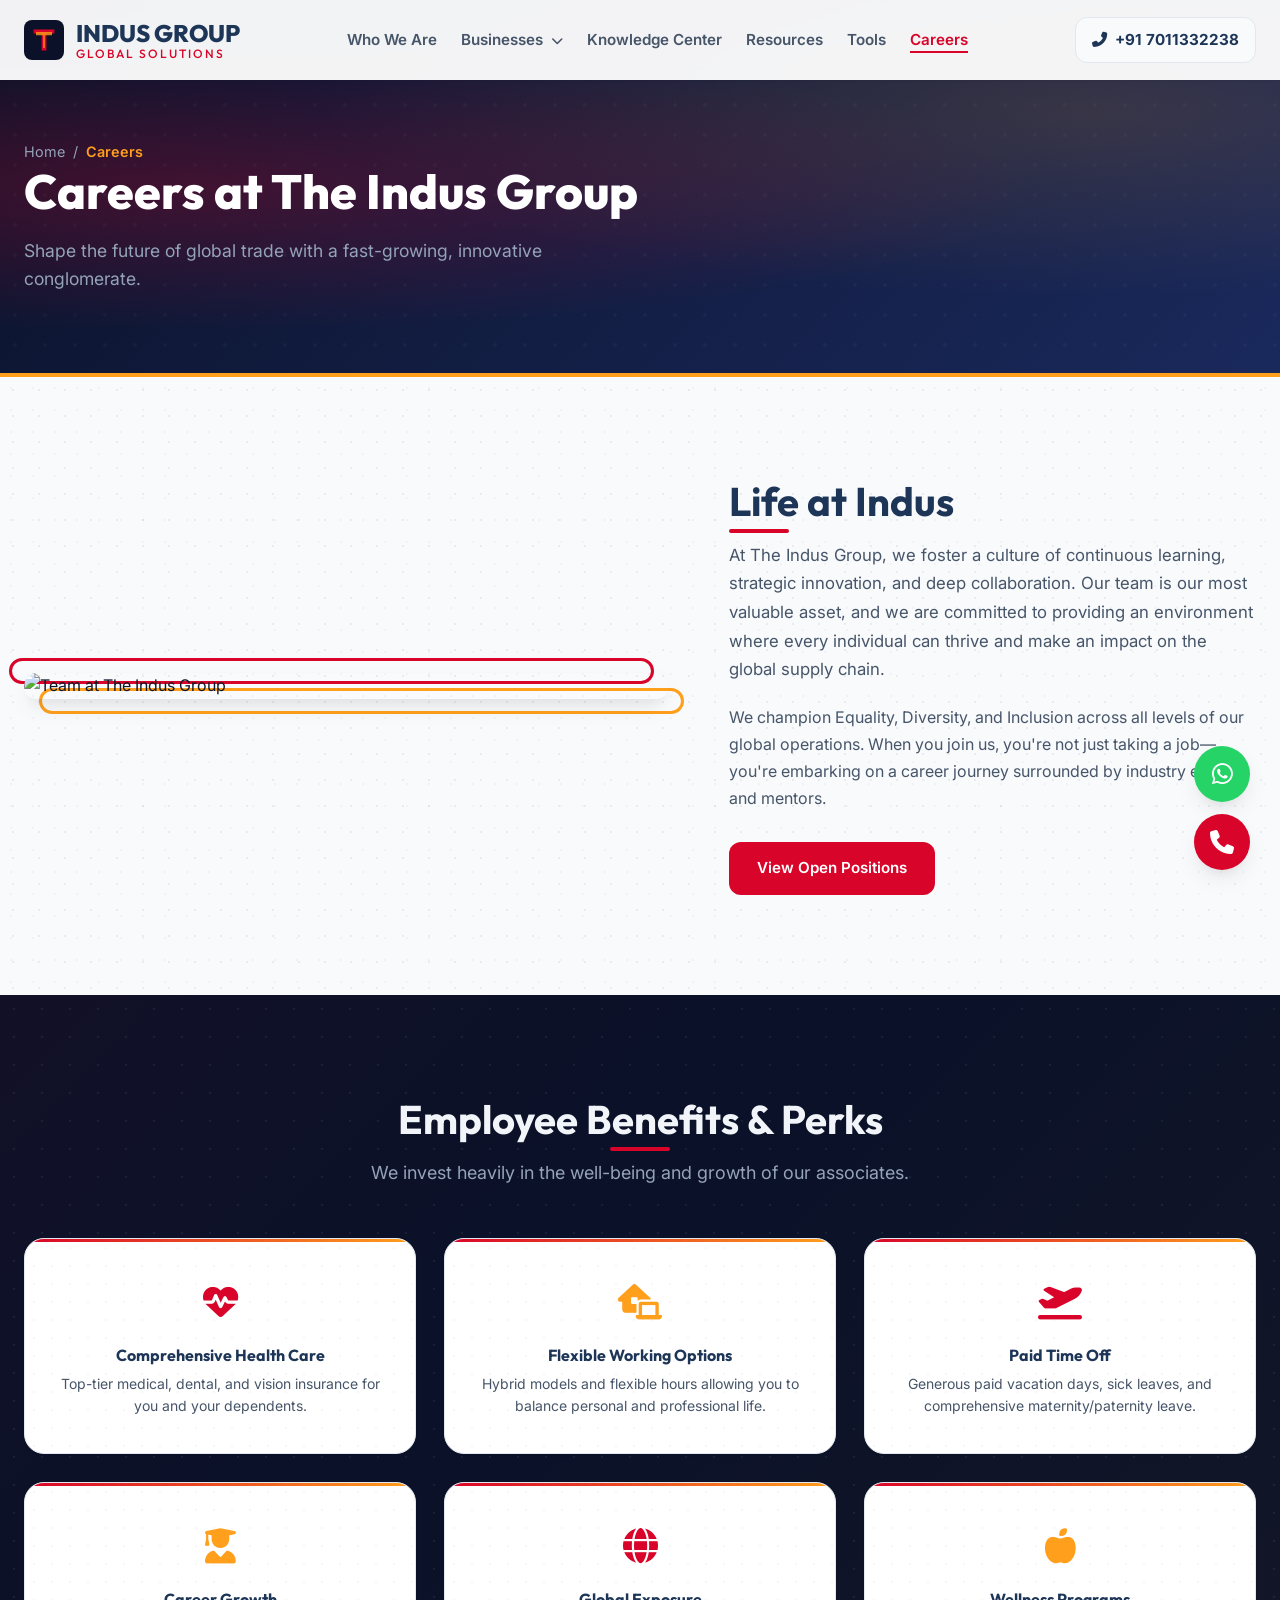
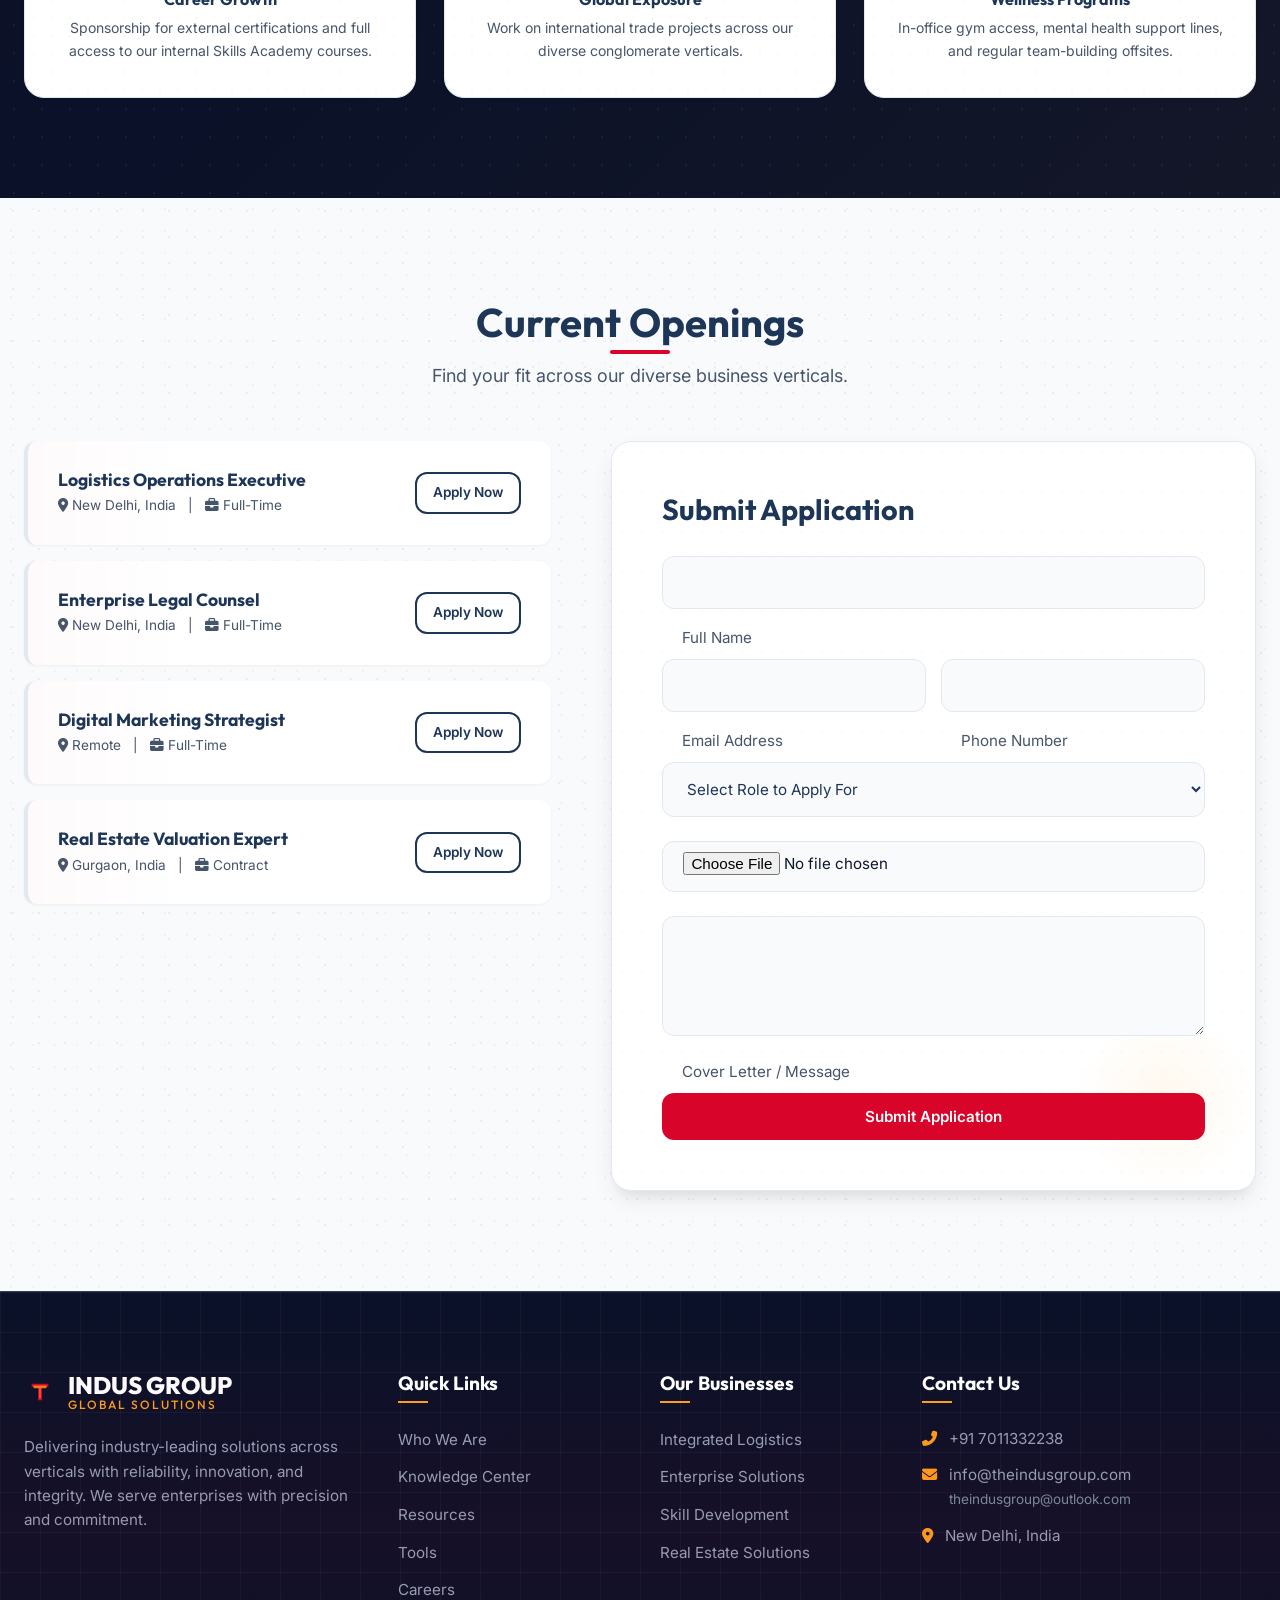
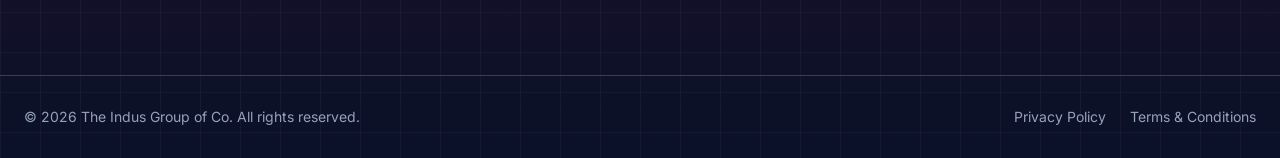
==== career.html @ 5eb268eb "feat: initialize website project with base structure, CSS design system, and core pages" ====
<!DOCTYPE html>
<html lang="en">
<head>
  <meta charset="UTF-8">
  <meta name="viewport" content="width=device-width, initial-scale=1.0">
  <title>Careers - The Indus Group</title>
  <meta name="description" content="Join The Indus Group. Explore our open positions, discover our corporate culture, and apply to be part of our global supply chain and enterprise team.">
  
  <!-- CSS Stylesheets -->
  <link rel="stylesheet" href="css/styles.css">
  
  <!-- FontAwesome for Icons -->
  <link rel="stylesheet" href="https://cdnjs.cloudflare.com/ajax/libs/font-awesome/6.4.0/css/all.min.css">
</head>
<body>

  <!-- Floating Call & WhatsApp Buttons -->
  <div class="floating-actions">
    <a href="https://wa.me/917011332238" target="_blank" class="float-btn float-whatsapp" aria-label="Chat on WhatsApp">
      <i class="fab fa-whatsapp"></i>
    </a>
    <a href="tel:+917011332238" class="float-btn float-call" aria-label="Call Us Now">
      <i class="fas fa-phone"></i>
    </a>
  </div>

  <!-- Header -->
  <header>
    <div class="container header-container">
      <a href="index.html" class="logo">
        <svg width="40" height="40" viewBox="0 0 500 500" fill="none" xmlns="http://www.w3.org/2000/svg">
          <rect width="500" height="500" rx="100" fill="#0A1128"/>
          <path d="M120 120H380V170H280V380H220V170H120V120Z" fill="#D90429"/>
          <path d="M150 150H350V190H260V350H240V190H150V150Z" fill="#FF9F1C" opacity="0.8"/>
        </svg>
        <div class="logo-text">
          INDUS GROUP
          <span>GLOBAL SOLUTIONS</span>
        </div>
      </a>

      <nav>
        <ul class="nav-menu">
          <li class="nav-item"><a href="about.html" class="nav-link">Who We Are</a></li>
          <li class="nav-item dropdown">
            <a href="#" class="nav-link dropdown-toggle">Businesses <i class="fas fa-chevron-down" style="font-size:0.75rem; margin-left:4px;"></i></a>
            <ul class="dropdown-menu">
              <li class="dropdown-item"><a href="logistics.html">Integrated Logistics Solutions</a></li>
              <li class="dropdown-item"><a href="enterprises.html">Enterprise Solutions</a></li>
              <li class="dropdown-item"><a href="skills.html">Skill Development Solutions</a></li>
              <li class="dropdown-item"><a href="realestate.html">Real Estate Solutions</a></li>
            </ul>
          </li>
          <li class="nav-item"><a href="kc.html" class="nav-link">Knowledge Center</a></li>
          <li class="nav-item"><a href="resourses.html" class="nav-link">Resources</a></li>
          <li class="nav-item"><a href="tools.html" class="nav-link">Tools</a></li>
          <li class="nav-item"><a href="career.html" class="nav-link active">Careers</a></li>
        </ul>
      </nav>

      <div class="header-cta">
        <a href="tel:+917011332238" class="btn-phone">
          <i class="fas fa-phone-alt"></i> +91 7011332238
        </a>
        <button class="mobile-nav-toggle" aria-label="Toggle menu" aria-expanded="false">
          <i class="fas fa-bars"></i>
        </button>
      </div>
    </div>
  </header>

  <!-- Inner Hero -->
  <section class="inner-hero">
    <div class="container inner-hero-container">
      <ul class="breadcrumbs">
        <li><a href="index.html">Home</a></li>
        <li>Careers</li>
      </ul>
      <h1>Careers at The Indus Group</h1>
      <p style="color: var(--text-light-muted); max-width: 600px; font-size:1.1rem;">Shape the future of global trade with a fast-growing, innovative conglomerate.</p>
    </div>
  </section>

  <!-- Culture Section -->
  <section class="section-padding">
    <div class="container home-about-grid">
      <div class="about-img-frame reveal-left">
        <img src="https://images.unsplash.com/photo-1552581234-26160f608093?auto=format&fit=crop&q=80&w=800" alt="Team at The Indus Group">
      </div>
      <div class="reveal-right">
        <h2 class="section-title">Life at Indus</h2>
        <p style="margin-bottom: 20px; color: var(--text-dark-muted); font-size: 1.05rem; line-height: 1.7;">
          At The Indus Group, we foster a culture of continuous learning, strategic innovation, and deep collaboration. Our team is our most valuable asset, and we are committed to providing an environment where every individual can thrive and make an impact on the global supply chain.
        </p>
        <p style="margin-bottom: 30px; color: var(--text-dark-muted); line-height: 1.7;">
          We champion Equality, Diversity, and Inclusion across all levels of our global operations. When you join us, you're not just taking a job—you're embarking on a career journey surrounded by industry experts and mentors.
        </p>
        <a href="#openings" class="btn btn-primary">View Open Positions</a>
      </div>
    </div>
  </section>

  <!-- Benefits Section -->
  <section class="section-padding bg-dark-section">
    <div class="container">
      <div class="text-center reveal">
        <h2 class="section-title center">Employee Benefits & Perks</h2>
        <p class="section-subtitle">We invest heavily in the well-being and growth of our associates.</p>
      </div>

      <div style="display: grid; grid-template-columns: repeat(3, 1fr); gap: 28px; margin-top: 40px;">
        <div class="benefit-card reveal delay-100">
          <div class="benefit-icon" style="color:var(--primary-red);"><i class="fas fa-heartbeat"></i></div>
          <h4 style="color:var(--secondary-blue); margin-bottom:8px;">Comprehensive Health Care</h4>
          <p style="font-size:0.875rem; color:var(--text-dark-muted);">Top-tier medical, dental, and vision insurance for you and your dependents.</p>
        </div>

        <div class="benefit-card reveal delay-200">
          <div class="benefit-icon" style="color:var(--accent-orange);"><i class="fas fa-laptop-house"></i></div>
          <h4 style="color:var(--secondary-blue); margin-bottom:8px;">Flexible Working Options</h4>
          <p style="font-size:0.875rem; color:var(--text-dark-muted);">Hybrid models and flexible hours allowing you to balance personal and professional life.</p>
        </div>

        <div class="benefit-card reveal delay-300">
          <div class="benefit-icon" style="color:var(--primary-red);"><i class="fas fa-plane-departure"></i></div>
          <h4 style="color:var(--secondary-blue); margin-bottom:8px;">Paid Time Off</h4>
          <p style="font-size:0.875rem; color:var(--text-dark-muted);">Generous paid vacation days, sick leaves, and comprehensive maternity/paternity leave.</p>
        </div>

        <div class="benefit-card reveal delay-100">
          <div class="benefit-icon" style="color:var(--accent-orange);"><i class="fas fa-user-graduate"></i></div>
          <h4 style="color:var(--secondary-blue); margin-bottom:8px;">Career Growth</h4>
          <p style="font-size:0.875rem; color:var(--text-dark-muted);">Sponsorship for external certifications and full access to our internal Skills Academy courses.</p>
        </div>

        <div class="benefit-card reveal delay-200">
          <div class="benefit-icon" style="color:var(--primary-red);"><i class="fas fa-globe"></i></div>
          <h4 style="color:var(--secondary-blue); margin-bottom:8px;">Global Exposure</h4>
          <p style="font-size:0.875rem; color:var(--text-dark-muted);">Work on international trade projects across our diverse conglomerate verticals.</p>
        </div>

        <div class="benefit-card reveal delay-300">
          <div class="benefit-icon" style="color:var(--accent-orange);"><i class="fas fa-apple-alt"></i></div>
          <h4 style="color:var(--secondary-blue); margin-bottom:8px;">Wellness Programs</h4>
          <p style="font-size:0.875rem; color:var(--text-dark-muted);">In-office gym access, mental health support lines, and regular team-building offsites.</p>
        </div>
      </div>
    </div>
  </section>

  <!-- Openings and Application Form -->
  <section class="section-padding" id="openings">
    <div class="container">
      <div class="text-center reveal">
        <h2 class="section-title center">Current Openings</h2>
        <p class="section-subtitle">Find your fit across our diverse business verticals.</p>
      </div>

      <div class="contact-section-grid" style="margin-top: 40px;">
        <!-- Job Listings -->
        <div>
          <div class="job-card reveal">
            <div>
              <h4 style="color:var(--secondary-blue); font-size:1.1rem; margin-bottom:5px;">Logistics Operations Executive</h4>
              <p style="font-size:0.85rem; color:var(--text-dark-muted);"><i class="fas fa-map-marker-alt"></i> New Delhi, India &nbsp;&nbsp;|&nbsp;&nbsp; <i class="fas fa-briefcase"></i> Full-Time</p>
            </div>
            <a href="#apply" class="btn btn-outline" style="padding:8px 16px; font-size:0.85rem; white-space:nowrap;">Apply Now</a>
          </div>

          <div class="job-card reveal delay-100">
            <div>
              <h4 style="color:var(--secondary-blue); font-size:1.1rem; margin-bottom:5px;">Enterprise Legal Counsel</h4>
              <p style="font-size:0.85rem; color:var(--text-dark-muted);"><i class="fas fa-map-marker-alt"></i> New Delhi, India &nbsp;&nbsp;|&nbsp;&nbsp; <i class="fas fa-briefcase"></i> Full-Time</p>
            </div>
            <a href="#apply" class="btn btn-outline" style="padding:8px 16px; font-size:0.85rem; white-space:nowrap;">Apply Now</a>
          </div>

          <div class="job-card reveal delay-200">
            <div>
              <h4 style="color:var(--secondary-blue); font-size:1.1rem; margin-bottom:5px;">Digital Marketing Strategist</h4>
              <p style="font-size:0.85rem; color:var(--text-dark-muted);"><i class="fas fa-map-marker-alt"></i> Remote &nbsp;&nbsp;|&nbsp;&nbsp; <i class="fas fa-briefcase"></i> Full-Time</p>
            </div>
            <a href="#apply" class="btn btn-outline" style="padding:8px 16px; font-size:0.85rem; white-space:nowrap;">Apply Now</a>
          </div>

          <div class="job-card reveal delay-300">
            <div>
              <h4 style="color:var(--secondary-blue); font-size:1.1rem; margin-bottom:5px;">Real Estate Valuation Expert</h4>
              <p style="font-size:0.85rem; color:var(--text-dark-muted);"><i class="fas fa-map-marker-alt"></i> Gurgaon, India &nbsp;&nbsp;|&nbsp;&nbsp; <i class="fas fa-briefcase"></i> Contract</p>
            </div>
            <a href="#apply" class="btn btn-outline" style="padding:8px 16px; font-size:0.85rem; white-space:nowrap;">Apply Now</a>
          </div>
        </div>

        <!-- Application Form -->
        <div class="contact-form-panel" id="apply">
          <h3 class="form-title">Submit Application</h3>
          <form action="#" method="POST" onsubmit="event.preventDefault(); alert('Your application has been submitted successfully! Our HR team will contact you soon.');">
            <div class="form-group">
              <input type="text" id="app-name" class="form-control" placeholder=" " required>
              <label for="app-name" class="form-label">Full Name</label>
            </div>
            
            <div style="display:grid; grid-template-columns:1fr 1fr; gap:15px;">
              <div class="form-group">
                <input type="email" id="app-email" class="form-control" placeholder=" " required>
                <label for="app-email" class="form-label">Email Address</label>
              </div>
              <div class="form-group">
                <input type="tel" id="app-phone" class="form-control" placeholder=" " required>
                <label for="app-phone" class="form-label">Phone Number</label>
              </div>
            </div>

            <div class="form-group">
              <select id="app-role" class="form-control" style="color:var(--secondary-blue);" required>
                <option value="" disabled selected>Select Role to Apply For</option>
                <option value="logistics">Logistics Operations Executive</option>
                <option value="legal">Enterprise Legal Counsel</option>
                <option value="marketing">Digital Marketing Strategist</option>
                <option value="realestate">Real Estate Valuation Expert</option>
                <option value="general">General Application</option>
              </select>
            </div>

            <div class="form-group">
              <input type="file" id="app-resume" class="form-control" style="padding-top:10px;" accept=".pdf,.doc,.docx" required>
            </div>

            <div class="form-group">
              <textarea id="app-message" class="form-control" placeholder=" " style="height: 100px;"></textarea>
              <label for="app-message" class="form-label">Cover Letter / Message</label>
            </div>
            
            <button type="submit" class="btn btn-primary" style="width:100%;">Submit Application</button>
          </form>
        </div>
      </div>
    </div>
  </section>

  <!-- Footer -->
  <footer>
    <div class="container footer-grid">
      <div class="footer-about">
        <a href="index.html" class="logo footer-logo">
          <svg width="32" height="32" viewBox="0 0 500 500" fill="none" xmlns="http://www.w3.org/2000/svg">
            <rect width="500" height="500" rx="100" fill="#0A1128"/>
            <path d="M120 120H380V170H280V380H220V170H120V120Z" fill="#D90429"/>
            <path d="M150 150H350V190H260V350H240V190H150V150Z" fill="#FF9F1C" opacity="0.8"/>
          </svg>
          <div class="logo-text">
            INDUS GROUP
            <span>GLOBAL SOLUTIONS</span>
          </div>
        </a>
        <p>Delivering industry-leading solutions across verticals with reliability, innovation, and integrity. We serve enterprises with precision and commitment.</p>
      </div>
      
      <div>
        <h4 class="footer-title">Quick Links</h4>
        <ul class="footer-links">
          <li><a href="about.html">Who We Are</a></li>
          <li><a href="kc.html">Knowledge Center</a></li>
          <li><a href="resourses.html">Resources</a></li>
          <li><a href="tools.html">Tools</a></li>
          <li><a href="career.html">Careers</a></li>
        </ul>
      </div>

      <div>
        <h4 class="footer-title">Our Businesses</h4>
        <ul class="footer-links">
          <li><a href="logistics.html">Integrated Logistics</a></li>
          <li><a href="enterprises.html">Enterprise Solutions</a></li>
          <li><a href="skills.html">Skill Development</a></li>
          <li><a href="realestate.html">Real Estate Solutions</a></li>
        </ul>
      </div>

      <div>
        <h4 class="footer-title">Contact Us</h4>
        <ul class="footer-links">
          <li class="footer-contact-item">
            <i class="fas fa-phone-alt"></i>
            <div>
              <a href="tel:+917011332238">+91 7011332238</a>
            </div>
          </li>
          <li class="footer-contact-item">
            <i class="fas fa-envelope"></i>
            <div>
              <a href="mailto:info@theindusgroup.com">info@theindusgroup.com</a><br>
              <a href="mailto:theindusgroup@outlook.com" style="font-size:0.85rem; opacity:0.8;">theindusgroup@outlook.com</a>
            </div>
          </li>
          <li class="footer-contact-item">
            <i class="fas fa-map-marker-alt"></i>
            <div>
              <span>New Delhi, India</span>
            </div>
          </li>
        </ul>
      </div>
    </div>
    
    <div class="container footer-bottom">
      <div>
        &copy; 2026 The Indus Group of Co. All rights reserved.
      </div>
      <div class="footer-legal-links">
        <a href="privacy.html">Privacy Policy</a>
        <a href="t&c.html">Terms & Conditions</a>
      </div>
    </div>
  </footer>

  <!-- Scripts -->
  <script src="js/main.js"></script>
</body>
</html>
---- css/styles.css ----
/* ==========================================
   THE INDUS GROUP - DESIGN SYSTEM STYLESHEET
   ========================================== */

/* Import Google Fonts */
@import url('https://fonts.googleapis.com/css2?family=Inter:wght@300;400;500;600;700&family=Outfit:wght@300;400;500;600;700;800&display=swap');

/* CSS Variables */
:root {
  --primary-red: #D90429;
  --primary-red-hover: #B3001E;
  --secondary-blue: #1D3557;
  --accent-orange: #FF9F1C;
  --accent-orange-hover: #E88E10;
  
  --dark-bg: #0A1128;
  --dark-bg-alt: #101B3A;
  --light-bg: #F8FAFC;
  --card-bg-light: #FFFFFF;
  --card-bg-dark: #1E293B;
  
  --text-dark: #0F172A;
  --text-dark-muted: #475569;
  --text-light: #F1F5F9;
  --text-light-muted: #94A3B8;
  
  --border-light: #E2E8F0;
  --border-dark: #334155;
  --glow-color: rgba(217, 4, 41, 0.15);
  
  --font-headings: 'Outfit', 'Inter', sans-serif;
  --font-body: 'Inter', sans-serif;
  
  --transition-smooth: all 0.3s cubic-bezier(0.4, 0, 0.2, 1);
  --transition-bounce: all 0.5s cubic-bezier(0.175, 0.885, 0.32, 1.275);
  
  --shadow-sm: 0 1px 3px rgba(0, 0, 0, 0.05);
  --shadow-md: 0 4px 6px -1px rgba(0, 0, 0, 0.08), 0 2px 4px -1px rgba(0, 0, 0, 0.04);
  --shadow-lg: 0 10px 25px -5px rgba(0, 0, 0, 0.1), 0 10px 10px -5px rgba(0, 0, 0, 0.04);
  --shadow-premium: 0 20px 40px -15px rgba(10, 17, 40, 0.15);
  
  --radius-sm: 6px;
  --radius-md: 12px;
  --radius-lg: 20px;
  --radius-xl: 30px;
  
  --header-height: 80px;
}

/* Reset & Base Styles */
* {
  box-sizing: border-box;
  margin: 0;
  padding: 0;
  scroll-behavior: smooth;
}

body {
  font-family: var(--font-body);
  background-color: var(--light-bg);
  color: var(--text-dark);
  line-height: 1.6;
  overflow-x: hidden;
  -webkit-font-smoothing: antialiased;
}

h1, h2, h3, h4, h5, h6 {
  font-family: var(--font-headings);
  font-weight: 700;
  line-height: 1.2;
}

a {
  text-decoration: none;
  color: inherit;
  transition: var(--transition-smooth);
}

img {
  max-width: 100%;
  height: auto;
  display: block;
}

button, input, select, textarea {
  font-family: inherit;
  outline: none;
}

/* Utilities */
.container {
  width: 100%;
  max-width: 1280px;
  margin: 0 auto;
  padding: 0 24px;
}

.section-padding {
  padding: 100px 0;
}

.text-center { text-align: center; }
.text-left { text-align: left; }
.text-right { text-align: right; }

.section-title {
  font-size: 2.5rem;
  margin-bottom: 16px;
  color: var(--secondary-blue);
  position: relative;
  display: inline-block;
}

.section-title::after {
  content: '';
  position: absolute;
  left: 0;
  bottom: -8px;
  width: 60px;
  height: 4px;
  background-color: var(--primary-red);
  border-radius: var(--radius-sm);
}

.section-title.center::after {
  left: 50%;
  transform: translateX(-50%);
}

.section-subtitle {
  font-size: 1.125rem;
  color: var(--text-dark-muted);
  max-width: 600px;
  margin: 0 auto 50px auto;
}

.bg-dark-section {
  background-color: var(--dark-bg);
  color: var(--text-light);
}

.bg-dark-section .section-title {
  color: var(--text-light);
}

.bg-dark-section .section-subtitle {
  color: var(--text-light-muted);
}

/* Sticky Header */
header {
  position: fixed;
  top: 0;
  left: 0;
  width: 100%;
  height: var(--header-height);
  background-color: rgba(255, 255, 255, 0.95);
  backdrop-filter: blur(10px);
  z-index: 1000;
  box-shadow: var(--shadow-sm);
  transition: var(--transition-smooth);
}

header.scrolled {
  height: 70px;
  background-color: rgba(255, 255, 255, 0.98);
  box-shadow: var(--shadow-md);
}

.header-container {
  display: flex;
  justify-content: space-between;
  align-items: center;
  height: 100%;
}

.logo {
  display: flex;
  align-items: center;
  gap: 12px;
}

.logo img {
  height: 48px;
  width: auto;
}

.logo-text {
  font-family: var(--font-headings);
  font-weight: 800;
  font-size: 1.5rem;
  color: var(--secondary-blue);
  display: flex;
  flex-direction: column;
  line-height: 1.1;
}

.logo-text span {
  font-size: 0.75rem;
  font-weight: 500;
  color: var(--primary-red);
  letter-spacing: 2px;
}

/* Nav Menu */
.nav-menu {
  display: flex;
  align-items: center;
  gap: 24px;
  list-style: none;
}

.nav-item {
  position: relative;
}

.nav-link {
  font-weight: 600;
  font-size: 0.95rem;
  color: var(--text-dark-muted);
  padding: 8px 0;
}

.nav-link:hover, .nav-link.active {
  color: var(--primary-red);
}

.nav-link::after {
  content: '';
  position: absolute;
  bottom: 0;
  left: 0;
  width: 0;
  height: 2px;
  background-color: var(--primary-red);
  transition: var(--transition-smooth);
}

.nav-link:hover::after, .nav-link.active::after {
  width: 100%;
}

/* Dropdown Menu */
.dropdown {
  position: relative;
}

.dropdown-menu {
  position: absolute;
  top: 100%;
  left: 50%;
  transform: translateX(-50%) translateY(10px);
  background-color: var(--card-bg-light);
  min-width: 250px;
  border-radius: var(--radius-md);
  box-shadow: var(--shadow-lg);
  padding: 12px 0;
  opacity: 0;
  visibility: hidden;
  transition: var(--transition-smooth);
  z-index: 100;
  border: 1px solid var(--border-light);
}

.dropdown:hover .dropdown-menu {
  opacity: 1;
  visibility: visible;
  transform: translateX(-50%) translateY(0);
}

.dropdown-item a {
  display: block;
  padding: 10px 20px;
  font-size: 0.9rem;
  font-weight: 500;
  color: var(--text-dark);
}

.dropdown-item a:hover {
  background-color: var(--light-bg);
  color: var(--primary-red);
  padding-left: 24px;
}

.header-cta {
  display: flex;
  align-items: center;
  gap: 16px;
}

.btn-phone {
  display: flex;
  align-items: center;
  gap: 8px;
  font-weight: 700;
  font-size: 0.95rem;
  color: var(--secondary-blue);
  background: var(--light-bg);
  padding: 10px 16px;
  border-radius: var(--radius-md);
  border: 1px solid var(--border-light);
}

.btn-phone:hover {
  color: var(--primary-red);
  background: white;
  border-color: var(--primary-red);
}

/* Buttons */
.btn {
  display: inline-flex;
  align-items: center;
  justify-content: center;
  gap: 10px;
  padding: 14px 28px;
  font-weight: 600;
  font-size: 0.95rem;
  border-radius: var(--radius-md);
  cursor: pointer;
  border: none;
  transition: var(--transition-smooth);
}

.btn-primary {
  background-color: var(--primary-red);
  color: white;
}

.btn-primary:hover {
  background-color: var(--primary-red-hover);
  transform: translateY(-2px);
  box-shadow: 0 8px 20px rgba(217, 4, 41, 0.3);
}

.btn-secondary {
  background-color: var(--accent-orange);
  color: white;
}

.btn-secondary:hover {
  background-color: var(--accent-orange-hover);
  transform: translateY(-2px);
  box-shadow: 0 8px 20px rgba(255, 159, 28, 0.3);
}

.btn-outline {
  background-color: transparent;
  color: var(--secondary-blue);
  border: 2px solid var(--secondary-blue);
}

.btn-outline:hover {
  background-color: var(--secondary-blue);
  color: white;
  transform: translateY(-2px);
}

.btn-outline-white {
  background-color: transparent;
  color: white;
  border: 2px solid white;
}

.btn-outline-white:hover {
  background-color: white;
  color: var(--dark-bg);
  transform: translateY(-2px);
}

/* Hero Section */
.hero {
  position: relative;
  min-height: 100vh;
  display: flex;
  align-items: center;
  background-color: var(--dark-bg);
  padding-top: var(--header-height);
  overflow: hidden;
  z-index: 1;
}

.hero-bg {
  position: absolute;
  top: 0;
  left: 0;
  width: 100%;
  height: 100%;
  z-index: -1;
  background-size: cover;
  background-position: center;
  opacity: 0.4;
  filter: saturate(1.1) brightness(0.65);
}

.hero-overlay {
  position: absolute;
  top: 0;
  left: 0;
  width: 100%;
  height: 100%;
  background: linear-gradient(135deg, rgba(10, 17, 40, 0.9) 0%, rgba(20, 32, 67, 0.6) 100%);
  z-index: -1;
}

.hero-container {
  display: grid;
  grid-template-columns: 1.2fr 0.8fr;
  gap: 40px;
  align-items: center;
}

.hero-content {
  color: white;
}

.hero-badge {
  display: inline-flex;
  align-items: center;
  gap: 8px;
  background-color: rgba(217, 4, 41, 0.15);
  border: 1px solid var(--primary-red);
  color: var(--text-light);
  padding: 8px 16px;
  border-radius: var(--radius-xl);
  font-size: 0.85rem;
  font-weight: 600;
  margin-bottom: 24px;
  letter-spacing: 0.5px;
}

.hero-badge i {
  color: var(--accent-orange);
}

.hero-title {
  font-size: 3.5rem;
  font-weight: 800;
  line-height: 1.15;
  margin-bottom: 24px;
}

.hero-title span {
  background: linear-gradient(90deg, #FF9F1C 0%, #D90429 100%);
  -webkit-background-clip: text;
  -webkit-text-fill-color: transparent;
}

.hero-desc {
  font-size: 1.15rem;
  color: var(--text-light-muted);
  margin-bottom: 40px;
  max-width: 580px;
}

.hero-btns {
  display: flex;
  gap: 16px;
  flex-wrap: wrap;
}

.hero-right {
  display: flex;
  justify-content: center;
  position: relative;
}

/* Play Video Button Overlay */
.video-btn-container {
  position: relative;
  display: flex;
  align-items: center;
  justify-content: center;
  width: 200px;
  height: 200px;
}

.pulse-circle {
  position: absolute;
  width: 100px;
  height: 100px;
  background-color: rgba(255, 159, 28, 0.2);
  border-radius: 50%;
  animation: pulse-ring 2s infinite ease-in-out;
}

.pulse-circle-2 {
  position: absolute;
  width: 100px;
  height: 100px;
  background-color: rgba(217, 4, 41, 0.3);
  border-radius: 50%;
  animation: pulse-ring 2s infinite ease-in-out;
  animation-delay: 0.5s;
}

.play-video-btn {
  position: relative;
  width: 80px;
  height: 80px;
  background-color: var(--accent-orange);
  border-radius: 50%;
  display: flex;
  align-items: center;
  justify-content: center;
  color: white;
  font-size: 1.5rem;
  cursor: pointer;
  box-shadow: 0 10px 25px rgba(255, 159, 28, 0.4);
  transition: var(--transition-bounce);
  z-index: 2;
  border: none;
}

.play-video-btn:hover {
  background-color: var(--primary-red);
  transform: scale(1.1);
  box-shadow: 0 10px 25px rgba(217, 4, 41, 0.5);
}

.play-video-btn i {
  margin-left: 4px;
}

/* Stats Section */
.stats {
  background-color: white;
  padding: 60px 0;
  box-shadow: var(--shadow-sm);
  position: relative;
  z-index: 10;
  margin-top: -40px;
  border-radius: var(--radius-lg);
}

.stats-grid {
  display: grid;
  grid-template-columns: repeat(4, 1fr);
  gap: 30px;
}

.stat-item {
  text-align: center;
  border-right: 1px solid var(--border-light);
}

.stat-item:last-child {
  border-right: none;
}

.stat-number {
  font-size: 3rem;
  font-weight: 800;
  color: var(--primary-red);
  margin-bottom: 8px;
  font-family: var(--font-headings);
  display: inline-block;
}

.stat-label {
  font-size: 0.95rem;
  font-weight: 600;
  color: var(--text-dark-muted);
  text-transform: uppercase;
  letter-spacing: 1px;
}

/* Custom Grid: About Home Page & Businesses Grid */
.home-about-grid {
  display: grid;
  grid-template-columns: 1.1fr 0.9fr;
  gap: 60px;
  align-items: center;
}

.about-img-frame {
  position: relative;
}

.about-img-frame img {
  border-radius: var(--radius-lg);
  box-shadow: var(--shadow-lg);
  position: relative;
  z-index: 2;
}

/* Thin decorative frames similar to Axoncsipl */
.about-img-frame::before {
  content: '';
  position: absolute;
  top: -15px;
  left: -15px;
  right: 15px;
  bottom: 15px;
  border: 3px solid var(--primary-red);
  border-radius: var(--radius-lg);
  z-index: 1;
  pointer-events: none;
}

.about-img-frame::after {
  content: '';
  position: absolute;
  top: 15px;
  left: 15px;
  right: -15px;
  bottom: -15px;
  border: 3px solid var(--accent-orange);
  border-radius: var(--radius-lg);
  z-index: 0;
  pointer-events: none;
}

.about-list {
  list-style: none;
  margin-top: 30px;
}

.about-list-item {
  display: flex;
  align-items: flex-start;
  gap: 16px;
  margin-bottom: 20px;
}

.about-list-icon {
  background-color: rgba(217, 4, 41, 0.1);
  color: var(--primary-red);
  width: 36px;
  height: 36px;
  border-radius: var(--radius-sm);
  display: flex;
  align-items: center;
  justify-content: center;
  font-size: 1.1rem;
  flex-shrink: 0;
}

.about-list-text h4 {
  font-size: 1.1rem;
  color: var(--secondary-blue);
  margin-bottom: 4px;
}

.about-list-text p {
  color: var(--text-dark-muted);
  font-size: 0.95rem;
}

/* Business Verticals (Asymmetrical Cards layout) */
.business-grid {
  display: grid;
  grid-template-columns: repeat(2, 1fr);
  gap: 30px;
}

.business-card {
  background: white;
  border-radius: var(--radius-lg);
  padding: 40px;
  box-shadow: var(--shadow-sm);
  border: 1px solid var(--border-light);
  transition: var(--transition-bounce);
  position: relative;
  overflow: hidden;
  display: flex;
  flex-direction: column;
}

.business-card::before {
  content: '';
  position: absolute;
  top: 0;
  left: 0;
  width: 4px;
  height: 100%;
  background-color: var(--primary-red);
  transition: var(--transition-smooth);
}

.business-card:nth-child(even)::before {
  background-color: var(--accent-orange);
}

.business-card:hover {
  transform: translateY(-8px);
  box-shadow: var(--shadow-premium);
  border-color: rgba(217, 4, 41, 0.15);
}

.business-card:hover::before {
  width: 8px;
}

.business-icon {
  font-size: 2.5rem;
  color: var(--primary-red);
  margin-bottom: 24px;
}

.business-card:nth-child(even) .business-icon {
  color: var(--accent-orange);
}

.business-card h3 {
  font-size: 1.5rem;
  color: var(--secondary-blue);
  margin-bottom: 16px;
}

.business-card p {
  color: var(--text-dark-muted);
  margin-bottom: 24px;
  flex-grow: 1;
}

.business-link {
  display: inline-flex;
  align-items: center;
  gap: 8px;
  font-weight: 700;
  color: var(--primary-red);
}

.business-card:nth-child(even) .business-link {
  color: var(--accent-orange);
}

.business-link i {
  transition: var(--transition-smooth);
}

.business-card:hover .business-link i {
  transform: translateX(6px);
}

/* Testimonials / Client feedback */
.testimonials {
  background-color: var(--light-bg);
}

.testimonials-grid {
  display: grid;
  grid-template-columns: repeat(3, 1fr);
  gap: 30px;
}

.testimonial-card {
  background-color: white;
  border-radius: var(--radius-lg);
  padding: 30px;
  box-shadow: var(--shadow-sm);
  border: 1px solid var(--border-light);
  display: flex;
  flex-direction: column;
  justify-content: space-between;
  position: relative;
  transition: var(--transition-smooth);
}

.testimonial-card:hover {
  transform: translateY(-5px);
  box-shadow: var(--shadow-md);
}

.quote-icon {
  font-size: 2.5rem;
  color: rgba(217, 4, 41, 0.1);
  position: absolute;
  top: 24px;
  right: 24px;
}

.testimonial-text {
  font-size: 1rem;
  font-style: italic;
  color: var(--text-dark-muted);
  margin-bottom: 24px;
  position: relative;
  z-index: 2;
}

.testimonial-author {
  display: flex;
  align-items: center;
  gap: 16px;
}

.author-avatar {
  width: 48px;
  height: 48px;
  border-radius: 50%;
  background-color: var(--border-light);
  display: flex;
  align-items: center;
  justify-content: center;
  font-weight: 700;
  color: var(--secondary-blue);
  border: 2px solid var(--primary-red);
}

.author-info h4 {
  font-size: 1rem;
  color: var(--secondary-blue);
}

.author-info span {
  font-size: 0.8rem;
  color: var(--text-dark-muted);
}

/* Contact / Get In Touch Form Section */
.contact-section-grid {
  display: grid;
  grid-template-columns: 0.9fr 1.1fr;
  gap: 60px;
  align-items: stretch;
}

.contact-info-panel {
  background-color: var(--dark-bg);
  color: white;
  padding: 50px;
  border-radius: var(--radius-lg);
  display: flex;
  flex-direction: column;
  justify-content: space-between;
  background-image: linear-gradient(135deg, rgba(16, 27, 58, 0.95) 0%, rgba(10, 17, 40, 0.95) 100%);
  position: relative;
}

.contact-info-panel h3 {
  font-size: 2rem;
  margin-bottom: 16px;
}

.contact-info-panel p {
  color: var(--text-light-muted);
  margin-bottom: 40px;
}

.contact-details {
  list-style: none;
}

.contact-detail-item {
  display: flex;
  align-items: center;
  gap: 20px;
  margin-bottom: 30px;
}

.contact-icon {
  width: 48px;
  height: 48px;
  background-color: rgba(255, 159, 28, 0.15);
  border: 1px solid var(--accent-orange);
  color: var(--accent-orange);
  border-radius: var(--radius-md);
  display: flex;
  align-items: center;
  justify-content: center;
  font-size: 1.2rem;
}

.contact-detail-item a {
  font-size: 1.1rem;
  font-weight: 600;
}

.contact-detail-item a:hover {
  color: var(--accent-orange);
}

.contact-detail-item span {
  font-size: 0.85rem;
  color: var(--text-light-muted);
  display: block;
}

.contact-form-panel {
  background-color: white;
  padding: 50px;
  border-radius: var(--radius-lg);
  box-shadow: var(--shadow-lg);
  border: 1px solid var(--border-light);
}

.form-title {
  font-size: 1.8rem;
  color: var(--secondary-blue);
  margin-bottom: 30px;
}

.form-group {
  margin-bottom: 24px;
  position: relative;
}

.form-control {
  width: 100%;
  padding: 16px 20px;
  border: 1px solid var(--border-light);
  border-radius: var(--radius-md);
  background-color: var(--light-bg);
  color: var(--text-dark);
  font-size: 0.95rem;
  transition: var(--transition-smooth);
}

.form-control:focus {
  border-color: var(--primary-red);
  background-color: white;
  box-shadow: 0 0 0 4px var(--glow-color);
}

textarea.form-control {
  resize: vertical;
  min-height: 120px;
}

.form-label {
  position: absolute;
  left: 20px;
  top: 16px;
  color: var(--text-dark-muted);
  pointer-events: none;
  transition: var(--transition-smooth);
  font-size: 0.95rem;
}

.form-control:focus ~ .form-label,
.form-control:not(:placeholder-shown) ~ .form-label {
  top: -10px;
  left: 15px;
  font-size: 0.75rem;
  font-weight: 700;
  color: var(--primary-red);
  background-color: white;
  padding: 0 6px;
}

/* Footer Section */
footer {
  background-color: var(--dark-bg);
  color: var(--text-light-muted);
  padding: 80px 0 30px 0;
  border-top: 1px solid var(--border-dark);
}

.footer-grid {
  display: grid;
  grid-template-columns: 1.2fr 0.8fr 0.8fr 1.2fr;
  gap: 40px;
  margin-bottom: 60px;
}

.footer-logo {
  margin-bottom: 24px;
}

.footer-logo .logo-text {
  color: white;
}

.footer-logo .logo-text span {
  color: var(--accent-orange);
}

.footer-about p {
  font-size: 0.95rem;
  line-height: 1.6;
  margin-bottom: 24px;
}

.social-links {
  display: flex;
  gap: 12px;
}

.social-icon {
  width: 40px;
  height: 40px;
  border-radius: var(--radius-sm);
  background-color: var(--dark-bg-alt);
  color: white;
  display: flex;
  align-items: center;
  justify-content: center;
  font-size: 1.1rem;
  border: 1px solid var(--border-dark);
  transition: var(--transition-smooth);
}

.social-icon:hover {
  background-color: var(--primary-red);
  color: white;
  transform: translateY(-3px);
  border-color: var(--primary-red);
}

.footer-title {
  font-size: 1.2rem;
  color: white;
  margin-bottom: 24px;
  position: relative;
  padding-bottom: 8px;
}

.footer-title::after {
  content: '';
  position: absolute;
  left: 0;
  bottom: 0;
  width: 30px;
  height: 2px;
  background-color: var(--accent-orange);
}

.footer-links {
  list-style: none;
}

.footer-links li {
  margin-bottom: 12px;
}

.footer-links a {
  font-size: 0.95rem;
  transition: var(--transition-smooth);
}

.footer-links a:hover {
  color: var(--accent-orange);
  padding-left: 6px;
}

.footer-contact-item {
  display: flex;
  align-items: flex-start;
  gap: 12px;
  margin-bottom: 16px;
  font-size: 0.95rem;
}

.footer-contact-item i {
  color: var(--accent-orange);
  margin-top: 4px;
}

.footer-contact-item a:hover {
  color: var(--accent-orange);
}

.footer-bottom {
  border-top: 1px solid var(--border-dark);
  padding-top: 30px;
  display: flex;
  justify-content: space-between;
  align-items: center;
  flex-wrap: wrap;
  gap: 20px;
  font-size: 0.875rem;
}

.footer-legal-links {
  display: flex;
  gap: 24px;
}

.footer-legal-links a:hover {
  color: var(--accent-orange);
}

/* Floating Elements (WhatsApp & Call Buttons) */
.floating-actions {
  position: fixed;
  bottom: 30px;
  right: 30px;
  display: flex;
  flex-direction: column;
  gap: 12px;
  z-index: 999;
}

.float-btn {
  width: 56px;
  height: 56px;
  border-radius: 50%;
  display: flex;
  align-items: center;
  justify-content: center;
  color: white;
  font-size: 1.5rem;
  box-shadow: var(--shadow-lg);
  transition: var(--transition-bounce);
  cursor: pointer;
  border: none;
}

.float-btn:hover {
  transform: scale(1.1) translateY(-3px);
}

.float-whatsapp {
  background-color: #25D366;
}

.float-call {
  background-color: var(--primary-red);
}

/* Inner Page Hero Sections */
.inner-hero {
  background-color: var(--dark-bg);
  color: white;
  padding: 140px 0 80px 0;
  position: relative;
  overflow: hidden;
  background-image: linear-gradient(135deg, rgba(10, 17, 40, 0.95) 0%, rgba(20, 32, 67, 0.8) 100%);
}

.inner-hero-container {
  position: relative;
  z-index: 2;
}

.inner-hero h1 {
  font-size: 3rem;
  font-weight: 800;
  margin-bottom: 16px;
}

.breadcrumbs {
  display: flex;
  align-items: center;
  gap: 8px;
  font-size: 0.9rem;
  color: var(--text-light-muted);
  list-style: none;
}

.breadcrumbs a:hover {
  color: var(--accent-orange);
}

.breadcrumbs li::after {
  content: '/';
  margin-left: 8px;
}

.breadcrumbs li:last-child::after {
  display: none;
}

.breadcrumbs li:last-child {
  color: var(--accent-orange);
  font-weight: 600;
}

/* Page Components styling */

/* About leadership cards */
.team-grid {
  display: grid;
  grid-template-columns: repeat(3, 1fr);
  gap: 30px;
  margin-top: 50px;
}

.team-card {
  background-color: white;
  border-radius: var(--radius-lg);
  overflow: hidden;
  box-shadow: var(--shadow-sm);
  border: 1px solid var(--border-light);
  transition: var(--transition-bounce);
  text-align: center;
}

.team-card:hover {
  transform: translateY(-8px);
  box-shadow: var(--shadow-md);
}

.team-avatar {
  width: 100%;
  height: 260px;
  background-color: var(--secondary-blue);
  color: white;
  display: flex;
  align-items: center;
  justify-content: center;
  font-size: 5rem;
  font-weight: 800;
  font-family: var(--font-headings);
  position: relative;
  background-image: linear-gradient(135deg, var(--secondary-blue) 0%, var(--dark-bg) 100%);
}

.team-info {
  padding: 24px;
}

.team-info h3 {
  font-size: 1.25rem;
  color: var(--secondary-blue);
  margin-bottom: 4px;
}

.team-info p {
  color: var(--primary-red);
  font-size: 0.9rem;
  font-weight: 600;
}

/* Logistics Subpages components */
.logistics-features {
  display: grid;
  grid-template-columns: repeat(3, 1fr);
  gap: 30px;
  margin-top: 50px;
}

.feature-box {
  background-color: white;
  padding: 40px 30px;
  border-radius: var(--radius-lg);
  border: 1px solid var(--border-light);
  text-align: center;
  transition: var(--transition-smooth);
}

.feature-box:hover {
  box-shadow: var(--shadow-md);
  border-color: var(--primary-red);
}

.feature-box-icon {
  width: 60px;
  height: 60px;
  background-color: rgba(217, 4, 41, 0.1);
  color: var(--primary-red);
  border-radius: 50%;
  display: flex;
  align-items: center;
  justify-content: center;
  font-size: 1.5rem;
  margin: 0 auto 24px auto;
}

.feature-box h3 {
  color: var(--secondary-blue);
  margin-bottom: 16px;
  font-size: 1.3rem;
}

.feature-box p {
  color: var(--text-dark-muted);
  font-size: 0.95rem;
}

/* Skills Course Filter & Grid */
.filter-tabs {
  display: flex;
  justify-content: center;
  gap: 12px;
  margin-bottom: 40px;
  flex-wrap: wrap;
}

.filter-btn {
  padding: 10px 24px;
  border-radius: var(--radius-md);
  background-color: white;
  border: 1px solid var(--border-light);
  font-weight: 600;
  cursor: pointer;
  transition: var(--transition-smooth);
}

.filter-btn:hover, .filter-btn.active {
  background-color: var(--primary-red);
  color: white;
  border-color: var(--primary-red);
}

.courses-grid {
  display: grid;
  grid-template-columns: repeat(3, 1fr);
  gap: 30px;
}

.course-card {
  background-color: white;
  border-radius: var(--radius-lg);
  overflow: hidden;
  box-shadow: var(--shadow-sm);
  border: 1px solid var(--border-light);
  display: flex;
  flex-direction: column;
  transition: var(--transition-bounce);
}

.course-card:hover {
  transform: translateY(-8px);
  box-shadow: var(--shadow-premium);
}

.course-img-header {
  height: 180px;
  background-color: var(--secondary-blue);
  color: white;
  display: flex;
  align-items: center;
  justify-content: center;
  font-size: 4rem;
  position: relative;
  background-image: linear-gradient(135deg, var(--secondary-blue) 0%, var(--primary-red) 100%);
}

.course-badge {
  position: absolute;
  top: 16px;
  left: 16px;
  background-color: var(--accent-orange);
  color: white;
  padding: 6px 12px;
  border-radius: var(--radius-sm);
  font-size: 0.75rem;
  font-weight: 700;
  text-transform: uppercase;
}

.course-body {
  padding: 30px;
  display: flex;
  flex-direction: column;
  flex-grow: 1;
}

.course-body h3 {
  font-size: 1.25rem;
  color: var(--secondary-blue);
  margin-bottom: 16px;
  line-height: 1.3;
}

.course-footer {
  margin-top: auto;
  border-top: 1px solid var(--border-light);
  padding-top: 20px;
  display: flex;
  justify-content: space-between;
  align-items: center;
}

.course-link {
  font-weight: 700;
  color: var(--primary-red);
  display: inline-flex;
  align-items: center;
  gap: 6px;
}

.course-link:hover {
  color: var(--secondary-blue);
}

/* Real Estate housing & leasing sections */
.estate-tabs {
  display: grid;
  grid-template-columns: repeat(3, 1fr);
  gap: 30px;
  margin-bottom: 60px;
}

.estate-tab-card {
  background-color: white;
  border-radius: var(--radius-lg);
  padding: 40px;
  box-shadow: var(--shadow-sm);
  border: 1px solid var(--border-light);
  text-align: center;
  transition: var(--transition-smooth);
}

.estate-tab-card:hover {
  border-color: var(--accent-orange);
  box-shadow: var(--shadow-md);
}

.estate-tab-icon {
  font-size: 2.5rem;
  color: var(--accent-orange);
  margin-bottom: 24px;
}

.estate-tab-card h3 {
  color: var(--secondary-blue);
  margin-bottom: 12px;
  font-size: 1.4rem;
}

.estate-tab-card p {
  color: var(--text-dark-muted);
  font-size: 0.95rem;
}

/* Tools & CBM Calculator Interactive styles */
.calculator-container {
  background-color: white;
  border-radius: var(--radius-lg);
  padding: 40px;
  box-shadow: var(--shadow-lg);
  border: 1px solid var(--border-light);
  max-width: 800px;
  margin: 0 auto;
}

.calculator-grid {
  display: grid;
  grid-template-columns: repeat(3, 1fr);
  gap: 20px;
  margin-bottom: 24px;
}

.calc-results {
  background-color: var(--light-bg);
  border-radius: var(--radius-md);
  padding: 24px;
  border: 1px solid var(--border-light);
  display: grid;
  grid-template-columns: repeat(2, 1fr);
  gap: 20px;
  text-align: center;
  margin-top: 30px;
}

.result-box h4 {
  font-size: 0.9rem;
  color: var(--text-dark-muted);
  text-transform: uppercase;
  margin-bottom: 8px;
}

.result-value {
  font-size: 2rem;
  font-weight: 800;
  color: var(--primary-red);
}

/* Knowledge Center terminology accordion */
.glossary-section {
  margin-top: 60px;
}

.glossary-grid {
  display: grid;
  grid-template-columns: repeat(2, 1fr);
  gap: 40px;
}

.glossary-card {
  background-color: white;
  border-radius: var(--radius-lg);
  padding: 40px;
  box-shadow: var(--shadow-sm);
  border: 1px solid var(--border-light);
}

.glossary-card h3 {
  color: var(--secondary-blue);
  margin-bottom: 24px;
  font-size: 1.5rem;
  border-bottom: 2px solid var(--border-light);
  padding-bottom: 12px;
}

.glossary-list {
  list-style: none;
}

.glossary-item {
  margin-bottom: 24px;
}

.glossary-term {
  font-weight: 700;
  color: var(--primary-red);
  font-size: 1.1rem;
  margin-bottom: 6px;
}

.glossary-desc {
  color: var(--text-dark-muted);
  font-size: 0.95rem;
}

/* Video Overlay Modal */
.video-modal {
  position: fixed;
  top: 0;
  left: 0;
  width: 100%;
  height: 100%;
  background-color: rgba(10, 17, 40, 0.95);
  display: flex;
  align-items: center;
  justify-content: center;
  z-index: 10000;
  opacity: 0;
  pointer-events: none;
  transition: var(--transition-smooth);
}

.video-modal.active {
  opacity: 1;
  pointer-events: all;
}

.video-modal-container {
  width: 90%;
  max-width: 900px;
  position: relative;
  transform: scale(0.9);
  transition: var(--transition-bounce);
}

.video-modal.active .video-modal-container {
  transform: scale(1);
}

.video-close-btn {
  position: absolute;
  top: -50px;
  right: 0;
  background: transparent;
  border: none;
  color: white;
  font-size: 2rem;
  cursor: pointer;
}

.video-wrapper {
  position: relative;
  padding-bottom: 56.25%; /* 16:9 Aspect Ratio */
  height: 0;
  border-radius: var(--radius-lg);
  overflow: hidden;
  box-shadow: var(--shadow-lg);
}

.video-wrapper iframe {
  position: absolute;
  top: 0;
  left: 0;
  width: 100%;
  height: 100%;
  border: none;
}

/* Mobile Nav Toggle */
.mobile-nav-toggle {
  display: none;
  background: transparent;
  border: none;
  font-size: 1.8rem;
  color: var(--secondary-blue);
  cursor: pointer;
}

/* Responsive Styles */
@keyframes pulse-ring {
  0% { transform: scale(0.95); opacity: 1; }
  50% { transform: scale(1.1); opacity: 0.5; }
  100% { transform: scale(1.3); opacity: 0; }
}

@media (max-width: 1024px) {
  .hero-title { font-size: 2.75rem; }
  .stats-grid { grid-template-columns: repeat(2, 1fr); gap: 20px; }
  .stat-item { border-right: none; }
  .stat-item:nth-child(odd) { border-right: 1px solid var(--border-light); }
  
  .home-about-grid { grid-template-columns: 1fr; gap: 40px; }
  .business-grid { grid-template-columns: 1fr; }
  
  .testimonials-grid { grid-template-columns: 1fr; }
  .contact-section-grid { grid-template-columns: 1fr; gap: 40px; }
  .footer-grid { grid-template-columns: repeat(2, 1fr); }
  
  .team-grid { grid-template-columns: repeat(2, 1fr); }
  .courses-grid { grid-template-columns: repeat(2, 1fr); }
  .estate-tabs { grid-template-columns: 1fr; gap: 20px; }
  .glossary-grid { grid-template-columns: 1fr; }
}

@media (max-width: 768px) {
  .mobile-nav-toggle {
    display: block;
  }
  
  .nav-menu {
    position: fixed;
    top: var(--header-height);
    left: -100%;
    width: 100%;
    height: calc(100vh - var(--header-height));
    background-color: white;
    flex-direction: column;
    align-items: flex-start;
    padding: 40px;
    gap: 30px;
    box-shadow: var(--shadow-lg);
    transition: var(--transition-smooth);
    overflow-y: auto;
  }
  
  .nav-menu.active {
    left: 0;
  }
  
  .dropdown-menu {
    position: static;
    transform: none;
    box-shadow: none;
    border: none;
    padding-left: 20px;
    opacity: 1;
    visibility: visible;
    display: none;
  }
  
  .dropdown.active .dropdown-menu {
    display: block;
  }
  
  .hero-container {
    grid-template-columns: 1fr;
    text-align: center;
    padding-top: 40px;
  }
  
  .hero-desc {
    margin-left: auto;
    margin-right: auto;
  }
  
  .hero-btns {
    justify-content: center;
  }
  
  .header-cta .btn-phone {
    display: none;
  }
  
  .section-title {
    font-size: 2rem;
  }
  
  .stats-grid {
    grid-template-columns: 1fr;
  }
  
  .stat-item {
    border-right: none !important;
    border-bottom: 1px solid var(--border-light);
    padding-bottom: 20px;
  }
  
  .stat-item:last-child {
    border-bottom: none;
    padding-bottom: 0;
  }
  
  .team-grid { grid-template-columns: 1fr; }
  .courses-grid { grid-template-columns: 1fr; }
  .calculator-grid { grid-template-columns: 1fr; }
  
  .footer-grid {
    grid-template-columns: 1fr;
  }
  
  .footer-bottom {
    flex-direction: column;
    text-align: center;
  }
  
  .floating-actions {
    bottom: 20px;
    right: 20px;
  }
}

/* --- Scroll Reveal Animations --- */
.reveal {
  opacity: 0;
  transform: translateY(30px);
  transition: all 0.8s ease-out;
}

.reveal.active {
  opacity: 1;
  transform: translateY(0);
}

.reveal-left {
  opacity: 0;
  transform: translateX(-50px);
  transition: all 0.8s ease-out;
}

.reveal-left.active {
  opacity: 1;
  transform: translateX(0);
}

.reveal-right {
  opacity: 0;
  transform: translateX(50px);
  transition: all 0.8s ease-out;
}

.reveal-right.active {
  opacity: 1;
  transform: translateX(0);
}

/* Staggered transition delays for lists/grids */
.delay-100 { transition-delay: 0.1s; }
.delay-200 { transition-delay: 0.2s; }
.delay-300 { transition-delay: 0.3s; }
.delay-400 { transition-delay: 0.4s; }
.delay-500 { transition-delay: 0.5s; }

/* Enhanced Hover Lift for "Moving Panel" feel */
.hover-lift {
  transition: transform 0.4s cubic-bezier(0.175, 0.885, 0.32, 1.275), box-shadow 0.4s ease;
}

.hover-lift:hover {
  transform: translateY(-12px) scale(1.02);
  box-shadow: 0 20px 40px rgba(10, 17, 40, 0.15);
  z-index: 10;
}

/* Staggered overlap grid for businesses section */
.overlap-grid {
  display: grid;
  grid-template-columns: repeat(12, 1fr);
  gap: 20px;
  align-items: center;
}

.overlap-card {
  background: white;
  padding: 30px;
  border-radius: var(--radius-lg);
  box-shadow: var(--shadow-md);
  border: 1px solid var(--border-light);
  position: relative;
}

.overlap-card-1 { grid-column: 1 / 7; z-index: 2; margin-top: -40px; }
.overlap-card-2 { grid-column: 6 / 13; z-index: 1; margin-top: 40px; }
.overlap-card-3 { grid-column: 2 / 8; z-index: 2; margin-top: -20px; }
.overlap-card-4 { grid-column: 7 / 12; z-index: 1; margin-top: 20px; }

@media (max-width: 1024px) {
  .overlap-grid {
    display: flex;
    flex-direction: column;
  }
  .overlap-card {
    margin-top: 0 !important;
  }
}

/* --- Aesthetic Upgrades for About Page --- */

/* Enhanced Inner Hero with Gradient Pattern */
.inner-hero {
  background: linear-gradient(135deg, var(--dark-bg) 0%, #1a295c 100%);
  position: relative;
  overflow: hidden;
  border-bottom: 4px solid var(--accent-orange);
}

.inner-hero::before {
  content: '';
  position: absolute;
  top: 0; left: 0; right: 0; bottom: 0;
  background-image: radial-gradient(rgba(255, 255, 255, 0.05) 2px, transparent 2px);
  background-size: 30px 30px;
  opacity: 0.5;
  pointer-events: none;
}

/* Glowing Sustainability Cards */
.glow-card {
  background: linear-gradient(145deg, var(--dark-bg-alt), var(--dark-bg));
  border: 1px solid rgba(255, 255, 255, 0.1);
  transition: all 0.4s ease;
  position: relative;
  overflow: hidden;
}

.glow-card::before {
  content: '';
  position: absolute;
  top: 0; left: -100%;
  width: 50%; height: 100%;
  background: linear-gradient(to right, transparent, rgba(255,255,255,0.05), transparent);
  transform: skewX(-25deg);
  transition: all 0.6s ease;
}

.glow-card:hover {
  border-color: var(--primary-red);
  box-shadow: 0 10px 30px rgba(217, 4, 41, 0.15);
  transform: translateY(-8px);
}

.glow-card:hover::before {
  left: 200%;
}

.glow-icon-wrapper {
  width: 60px;
  height: 60px;
  border-radius: 50%;
  background: rgba(255,255,255,0.05);
  display: flex;
  align-items: center;
  justify-content: center;
  margin: 0 auto 20px;
  font-size: 1.5rem;
  transition: all 0.3s ease;
}

.glow-card:hover .glow-icon-wrapper {
  background: var(--primary-red);
  color: white !important;
  transform: scale(1.1);
  box-shadow: 0 0 15px rgba(217, 4, 41, 0.5);
}

/* Polished Leadership Cards */
.leadership-card {
  background: white;
  border-radius: var(--radius-lg);
  padding: 40px 20px 30px;
  text-align: center;
  box-shadow: var(--shadow-sm);
  border: 1px solid var(--border-light);
  position: relative;
  margin-top: 40px; /* space for avatar */
  transition: var(--transition-bounce);
}

.leadership-card:hover {
  transform: translateY(-10px);
  box-shadow: var(--shadow-lg);
  border-color: var(--secondary-blue);
}

.leadership-avatar {
  width: 100px;
  height: 100px;
  border-radius: 50%;
  background: linear-gradient(135deg, var(--secondary-blue), var(--primary-red));
  color: white;
  display: flex;
  align-items: center;
  justify-content: center;
  font-size: 2.5rem;
  font-weight: 800;
  position: absolute;
  top: -50px;
  left: 50%;
  transform: translateX(-50%);
  border: 4px solid white;
  box-shadow: 0 10px 20px rgba(0,0,0,0.1);
  transition: all 0.4s ease;
}

.leadership-card:hover .leadership-avatar {
  transform: translateX(-50%) scale(1.1) rotate(5deg);
}


/* ============================================ */
/* GLOBAL UI ENHANCEMENT UPGRADES               */
/* ============================================ */

/* Animated gradient section dividers */
.section-divider {
  height: 4px;
  background: linear-gradient(90deg, var(--primary-red), var(--accent-orange), var(--secondary-blue), var(--primary-red));
  background-size: 300% 100%;
  animation: gradient-shift 4s ease infinite;
}

@keyframes gradient-shift {
  0% { background-position: 0% 50%; }
  50% { background-position: 100% 50%; }
  100% { background-position: 0% 50%; }
}

/* Scrolling marquee ticker banner */
.ticker-wrap {
  overflow: hidden;
  background: linear-gradient(90deg, var(--secondary-blue), #1a295c);
  padding: 14px 0;
  border-top: 1px solid rgba(255,255,255,0.1);
  border-bottom: 1px solid rgba(255,255,255,0.1);
}

.ticker-track {
  display: flex;
  gap: 60px;
  animation: ticker-scroll 35s linear infinite;
  width: max-content;
}

.ticker-item {
  display: flex;
  align-items: center;
  gap: 10px;
  color: white;
  font-size: 0.875rem;
  font-weight: 600;
  letter-spacing: 0.5px;
  white-space: nowrap;
}

.ticker-item i {
  color: var(--accent-orange);
}

@keyframes ticker-scroll {
  from { transform: translateX(0); }
  to   { transform: translateX(-50%); }
}

/* Enhanced industry cards with hover gradient fill */
.industry-card {
  background: white;
  padding: 35px 25px;
  border-radius: var(--radius-lg);
  box-shadow: var(--shadow-sm);
  border: 2px solid transparent;
  text-align: center;
  position: relative;
  overflow: hidden;
  transition: all 0.4s ease;
  cursor: default;
}

.industry-card::before {
  content: '';
  position: absolute;
  bottom: 0; left: 0;
  width: 100%; height: 4px;
  background: linear-gradient(90deg, var(--primary-red), var(--accent-orange));
  transition: height 0.4s ease;
}

.industry-card:hover {
  transform: translateY(-10px);
  border-color: var(--primary-red);
  box-shadow: 0 20px 40px rgba(217, 4, 41, 0.12);
  color: white;
}

.industry-card:hover::before {
  height: 100%;
  z-index: 0;
}

.industry-card > * {
  position: relative;
  z-index: 1;
  transition: color 0.4s ease;
}

.industry-card:hover h4,
.industry-card:hover p {
  color: white;
}

.industry-card:hover .industry-icon {
  color: white;
}

.industry-icon {
  font-size: 2.5rem;
  color: var(--primary-red);
  margin-bottom: 18px;
  display: block;
  transition: color 0.4s ease;
}

/* Dark glowing feature boxes (logistics page) */
.feature-box-glow {
  background: linear-gradient(145deg, var(--dark-bg-alt), var(--dark-bg));
  border: 1px solid rgba(255,255,255,0.08);
  border-radius: var(--radius-lg);
  padding: 40px 30px;
  text-align: center;
  transition: all 0.4s ease;
  position: relative;
  overflow: hidden;
}

.feature-box-glow:hover {
  border-color: var(--accent-orange);
  transform: translateY(-8px);
  box-shadow: 0 15px 35px rgba(255, 159, 28, 0.15);
}

.feature-box-glow .fbi {
  width: 72px;
  height: 72px;
  border-radius: 50%;
  display: flex;
  align-items: center;
  justify-content: center;
  margin: 0 auto 24px;
  font-size: 1.8rem;
  transition: all 0.4s ease;
}

.feature-box-glow:hover .fbi {
  transform: scale(1.15) rotate(-5deg);
}

/* Career Benefits hover-fill cards */
.benefit-card {
  background: white;
  padding: 35px 25px;
  border-radius: var(--radius-lg);
  box-shadow: var(--shadow-sm);
  border: 1px solid var(--border-light);
  text-align: center;
  position: relative;
  overflow: hidden;
  transition: all 0.4s ease;
}

.benefit-card::after {
  content: '';
  position: absolute;
  top: 0; left: 0;
  width: 100%; height: 3px;
  background: linear-gradient(90deg, var(--primary-red), var(--accent-orange));
  transition: height 0.4s ease;
}

.benefit-card:hover {
  transform: translateY(-8px);
  box-shadow: 0 16px 36px rgba(10, 17, 40, 0.1);
}

.benefit-card:hover::after {
  height: 5px;
}

.benefit-icon {
  font-size: 2.2rem;
  margin-bottom: 16px;
  transition: transform 0.4s ease;
}

.benefit-card:hover .benefit-icon {
  transform: scale(1.2) rotate(-5deg);
}

/* Job listing cards */
.job-card {
  background: white;
  padding: 28px 30px;
  border-radius: var(--radius-md);
  box-shadow: var(--shadow-sm);
  border-left: 4px solid var(--border-light);
  margin-bottom: 16px;
  display: flex;
  justify-content: space-between;
  align-items: center;
  transition: all 0.35s ease;
}

.job-card:hover {
  border-left-color: var(--primary-red);
  box-shadow: 0 10px 30px rgba(217, 4, 41, 0.1);
  transform: translateX(6px);
}


/* ============================================ */
/* OVERLAP CARD TEXT FIX & TRUSTED BY SECTION   */
/* ============================================ */

/* Fix: overlap-card text colors (white bg on dark section) */
.overlap-card h3 {
  color: var(--secondary-blue);
  font-size: 1.25rem;
  margin-bottom: 12px;
  line-height: 1.3;
}

.overlap-card p {
  color: var(--text-dark-muted);
  font-size: 0.9rem;
  line-height: 1.7;
  margin-bottom: 20px;
}

.overlap-card .business-icon {
  width: 56px;
  height: 56px;
  border-radius: 14px;
  background: linear-gradient(135deg, rgba(217,4,41,0.1), rgba(255,159,28,0.15));
  display: flex;
  align-items: center;
  justify-content: center;
  font-size: 1.5rem;
  color: var(--primary-red);
  margin-bottom: 20px;
  transition: all 0.4s ease;
}

.overlap-card:hover .business-icon {
  background: linear-gradient(135deg, var(--primary-red), var(--accent-orange));
  color: white;
  transform: scale(1.1) rotate(-5deg);
}

.overlap-card .business-link {
  font-weight: 700;
  color: var(--primary-red);
  font-size: 0.9rem;
  display: inline-flex;
  align-items: center;
  gap: 6px;
  transition: all 0.3s ease;
}

.overlap-card .business-link:hover {
  color: var(--secondary-blue);
  gap: 10px;
}

/* Trusted By / Valued By section */
.trusted-section {
  padding: 70px 0;
  background: white;
  position: relative;
  overflow: hidden;
}

.trusted-label {
  text-align: center;
  font-size: 0.8rem;
  font-weight: 800;
  letter-spacing: 3px;
  text-transform: uppercase;
  color: var(--text-dark-muted);
  margin-bottom: 40px;
  position: relative;
}

.trusted-label::before,
.trusted-label::after {
  content: '';
  position: absolute;
  top: 50%;
  width: 80px;
  height: 1px;
  background: var(--border-light);
}

.trusted-label::before { right: calc(50% + 120px); }
.trusted-label::after  { left:  calc(50% + 120px); }

/* Auto-scrolling logo strip */
.logo-strip-wrap {
  overflow: hidden;
  -webkit-mask-image: linear-gradient(to right, transparent 0%, black 10%, black 90%, transparent 100%);
  mask-image: linear-gradient(to right, transparent 0%, black 10%, black 90%, transparent 100%);
}

.logo-strip {
  display: flex;
  gap: 50px;
  animation: logo-scroll 30s linear infinite;
  width: max-content;
}

.logo-strip:hover {
  animation-play-state: paused;
}

@keyframes logo-scroll {
  from { transform: translateX(0); }
  to   { transform: translateX(-50%); }
}

.logo-chip {
  display: flex;
  align-items: center;
  gap: 12px;
  background: white;
  border: 1.5px solid var(--border-light);
  border-radius: 50px;
  padding: 12px 24px;
  white-space: nowrap;
  transition: all 0.3s ease;
  cursor: default;
  box-shadow: 0 2px 8px rgba(0,0,0,0.04);
}

.logo-chip:hover {
  border-color: var(--primary-red);
  box-shadow: 0 6px 20px rgba(217,4,41,0.12);
  transform: translateY(-3px);
}

.logo-chip-icon {
  width: 36px;
  height: 36px;
  border-radius: 50%;
  display: flex;
  align-items: center;
  justify-content: center;
  font-size: 1rem;
  font-weight: 800;
  color: white;
  flex-shrink: 0;
}

.logo-chip-name {
  font-weight: 700;
  font-size: 0.875rem;
  color: var(--secondary-blue);
}

.logo-chip-type {
  font-size: 0.72rem;
  color: var(--text-dark-muted);
  display: block;
}

/* ============================================ */
/* RICH BACKGROUND PATTERNS & TEXTURES          */
/* ============================================ */

/* Dark section: dot-grid pattern overlay */
.bg-dark-section {
  background-color: var(--dark-bg);
  background-image:
    radial-gradient(rgba(255,255,255,0.06) 1px, transparent 1px);
  background-size: 28px 28px;
  position: relative;
}

/* Add a diagonal gradient shimmer on top of dark dot grid */
.bg-dark-section::before {
  content: '';
  position: absolute;
  inset: 0;
  background: linear-gradient(
    135deg,
    rgba(217,4,41,0.04) 0%,
    transparent 40%,
    rgba(255,159,28,0.04) 100%
  );
  pointer-events: none;
}

/* Footer: cross-hatch line pattern */
footer {
  background-color: var(--dark-bg) !important;
  background-image:
    linear-gradient(rgba(255,255,255,0.04) 1px, transparent 1px),
    linear-gradient(90deg, rgba(255,255,255,0.04) 1px, transparent 1px);
  background-size: 40px 40px;
  position: relative;
}

footer::before {
  content: '';
  position: absolute;
  inset: 0;
  background: linear-gradient(180deg,
    rgba(10,17,40,0) 0%,
    rgba(217,4,41,0.06) 50%,
    rgba(10,17,40,0) 100%
  );
  pointer-events: none;
}

/* Contact info panel: mesh gradient pattern */
.contact-info-panel {
  background:
    radial-gradient(ellipse at top left, rgba(217,4,41,0.2) 0%, transparent 60%),
    radial-gradient(ellipse at bottom right, rgba(255,159,28,0.12) 0%, transparent 60%),
    var(--dark-bg) !important;
  background-image:
    radial-gradient(ellipse at top left, rgba(217,4,41,0.2) 0%, transparent 60%),
    radial-gradient(ellipse at bottom right, rgba(255,159,28,0.12) 0%, transparent 60%),
    radial-gradient(rgba(255,255,255,0.05) 1px, transparent 1px) !important;
  background-size: auto, auto, 24px 24px !important;
  position: relative;
  overflow: hidden;
}

.contact-info-panel::after {
  content: '';
  position: absolute;
  top: -40px; right: -40px;
  width: 200px; height: 200px;
  border-radius: 50%;
  background: rgba(217,4,41,0.12);
  filter: blur(60px);
  pointer-events: none;
}

/* Contact form panel: clean white with subtle noise */
.contact-form-panel {
  background: white;
  background-image:
    radial-gradient(rgba(10,17,40,0.025) 1px, transparent 1px);
  background-size: 20px 20px;
  position: relative;
  overflow: hidden;
}

.contact-form-panel::before {
  content: '';
  position: absolute;
  bottom: 0; right: 0;
  width: 180px; height: 180px;
  background: radial-gradient(circle, rgba(255,159,28,0.08), transparent 70%);
  pointer-events: none;
}

/* Testimonial section pattern override — diagonal stripes */
.testimonials-section-bg {
  background-color: var(--dark-bg);
  background-image:
    repeating-linear-gradient(
      -55deg,
      transparent,
      transparent 20px,
      rgba(255,255,255,0.02) 20px,
      rgba(255,255,255,0.02) 21px
    ),
    radial-gradient(ellipse at 20% 50%, rgba(217,4,41,0.08) 0%, transparent 60%),
    radial-gradient(ellipse at 80% 50%, rgba(255,159,28,0.06) 0%, transparent 60%);
}

/* Plain white sections: subtle hexagon-dot grid */
.section-padding:not(.bg-dark-section):not(.trusted-section) {
  position: relative;
}

.section-padding:not(.bg-dark-section):not(.trusted-section)::before {
  content: '';
  position: absolute;
  inset: 0;
  background-image: radial-gradient(rgba(10,17,40,0.035) 1px, transparent 1px);
  background-size: 22px 22px;
  pointer-events: none;
  z-index: 0;
}

.section-padding:not(.bg-dark-section):not(.trusted-section) > .container {
  position: relative;
  z-index: 1;
}

/* Inner Hero: animated gradient mesh */
.inner-hero {
  background:
    radial-gradient(ellipse at 15% 50%, rgba(217,4,41,0.25) 0%, transparent 55%),
    radial-gradient(ellipse at 85% 30%, rgba(255,159,28,0.15) 0%, transparent 50%),
    linear-gradient(135deg, var(--dark-bg) 0%, #1a295c 100%) !important;
  background-image:
    radial-gradient(ellipse at 15% 50%, rgba(217,4,41,0.25) 0%, transparent 55%),
    radial-gradient(ellipse at 85% 30%, rgba(255,159,28,0.15) 0%, transparent 50%),
    linear-gradient(135deg, var(--dark-bg) 0%, #1a295c 100%),
    radial-gradient(rgba(255,255,255,0.04) 1px, transparent 1px) !important;
  background-size: auto, auto, auto, 30px 30px !important;
}

/* Stats section: golden gradient stripe */
.stats {
  background: linear-gradient(135deg, #fff 0%, #fef9f0 50%, #fff 100%);
  background-image:
    linear-gradient(135deg, #fff 0%, #fef9f0 50%, #fff 100%),
    radial-gradient(rgba(10,17,40,0.03) 1px, transparent 1px);
  background-size: auto, 18px 18px;
  border-left: 4px solid var(--accent-orange);
  border-right: 4px solid var(--primary-red);
}


/* ============================================ */
/* PREMIUM BENTO-GRID BUSINESSES SECTION        */
/* ============================================ */

.bento-grid {
  display: grid;
  grid-template-columns: repeat(3, 1fr);
  grid-template-rows: auto auto;
  gap: 20px;
  margin-top: 50px;
}

/* Big feature card: spans 2 cols */
.bento-card-big {
  grid-column: 1 / 3;
}

.bento-card {
  position: relative;
  border-radius: var(--radius-lg);
  overflow: hidden;
  cursor: pointer;
  min-height: 340px;
  display: flex;
  flex-direction: column;
  justify-content: flex-end;
}

/* Background image layer */
.bento-card-bg {
  position: absolute;
  inset: 0;
  background-size: cover;
  background-position: center;
  transition: transform 0.6s ease;
}

.bento-card:hover .bento-card-bg {
  transform: scale(1.08);
}

/* Gradient overlay */
.bento-card-overlay {
  position: absolute;
  inset: 0;
  transition: opacity 0.4s ease;
}

/* Content inside card */
.bento-card-content {
  position: relative;
  z-index: 2;
  padding: 30px;
}

.bento-card-tag {
  display: inline-flex;
  align-items: center;
  gap: 8px;
  background: rgba(255,255,255,0.15);
  backdrop-filter: blur(8px);
  border: 1px solid rgba(255,255,255,0.2);
  color: white;
  font-size: 0.75rem;
  font-weight: 700;
  letter-spacing: 1px;
  text-transform: uppercase;
  padding: 6px 14px;
  border-radius: 50px;
  margin-bottom: 16px;
}

.bento-card-title {
  color: white;
  font-size: 1.6rem;
  font-weight: 800;
  margin-bottom: 10px;
  line-height: 1.2;
}

.bento-card-big .bento-card-title {
  font-size: 2.2rem;
}

.bento-card-desc {
  color: rgba(255,255,255,0.85);
  font-size: 0.9rem;
  line-height: 1.6;
  max-height: 0;
  overflow: hidden;
  transition: max-height 0.5s ease, opacity 0.4s ease, margin 0.4s ease;
  opacity: 0;
  margin-top: 0;
}

.bento-card:hover .bento-card-desc {
  max-height: 120px;
  opacity: 1;
  margin-top: 10px;
}

.bento-card-link {
  display: inline-flex;
  align-items: center;
  gap: 8px;
  color: white;
  font-weight: 700;
  font-size: 0.875rem;
  margin-top: 20px;
  padding: 10px 22px;
  border: 2px solid rgba(255,255,255,0.5);
  border-radius: 50px;
  transition: all 0.3s ease;
  text-decoration: none;
  max-height: 0;
  overflow: hidden;
  opacity: 0;
  padding: 0;
  margin-top: 0;
}

.bento-card:hover .bento-card-link {
  max-height: 60px;
  opacity: 1;
  margin-top: 18px;
  padding: 10px 22px;
}

.bento-card-link:hover {
  background: white;
  color: var(--secondary-blue);
  border-color: white;
}

/* Number badge top-right */
.bento-card-number {
  position: absolute;
  top: 24px;
  right: 24px;
  font-size: 5rem;
  font-weight: 900;
  color: rgba(255,255,255,0.08);
  line-height: 1;
  z-index: 1;
  pointer-events: none;
  font-family: 'Inter', sans-serif;
}

@media (max-width: 1024px) {
  .bento-grid {
    grid-template-columns: 1fr 1fr;
  }
  .bento-card-big {
    grid-column: 1 / 3;
  }
}

@media (max-width: 768px) {
  .bento-grid {
    grid-template-columns: 1fr;
  }
  .bento-card-big {
    grid-column: 1;
  }
  .bento-card {
    min-height: 280px;
  }
  .bento-card-big .bento-card-title { font-size: 1.6rem; }
}

/* ============================================ */
/* LIGHT SECTION BACKGROUND PATTERNS            */
/* Subtle textures — keeps the light theme but  */
/* eliminates flat/boring solid white           */
/* ============================================ */

/* Body: very subtle warm off-white base */
body {
  background-color: #f8fafc !important;
}

/* ---- Pattern 1: Dot grid on light sections ---- */
/* Applied to generic white section-paddings */
.section-padding:not(.bg-dark-section):not(.contact-section-wrap) {
  position: relative;
}

.section-padding:not(.bg-dark-section):not(.contact-section-wrap)::after {
  content: '';
  position: absolute;
  inset: 0;
  background-image: radial-gradient(circle, rgba(29,53,87,0.07) 1px, transparent 1px);
  background-size: 26px 26px;
  pointer-events: none;
  z-index: 0;
}

.section-padding:not(.bg-dark-section):not(.contact-section-wrap) > .container {
  position: relative;
  z-index: 1;
}

/* ---- Pattern 2: Diagonal line texture for alternating sections ---- */
/* "Who We Are" about section */
.home-about-section {
  background-color: #ffffff;
  background-image:
    repeating-linear-gradient(
      -45deg,
      transparent,
      transparent 18px,
      rgba(29,53,87,0.03) 18px,
      rgba(29,53,87,0.03) 19px
    );
}

/* ---- Pattern 3: "Why Partner With Us" section ---- */
/* Warm cream with subtle crosshatch */
.why-section {
  background-color: #fffdf8;
  background-image:
    linear-gradient(rgba(29,53,87,0.04) 1px, transparent 1px),
    linear-gradient(90deg, rgba(29,53,87,0.04) 1px, transparent 1px);
  background-size: 40px 40px;
}

/* ---- Pattern 4: Contact section - mesh gradient + dot grid ---- */
.contact-section-wrap {
  background-color: #f1f5f9;
  background-image:
    radial-gradient(ellipse at 10% 50%, rgba(217,4,41,0.06) 0%, transparent 50%),
    radial-gradient(ellipse at 90% 30%, rgba(29,53,87,0.08) 0%, transparent 50%),
    radial-gradient(circle, rgba(29,53,87,0.05) 1px, transparent 1px);
  background-size: auto, auto, 24px 24px;
  position: relative;
}

/* ---- Pattern 5: Trusted-By section ---- */
.trusted-section {
  background-color: #ffffff !important;
  background-image:
    radial-gradient(ellipse at 50% 100%, rgba(29,53,87,0.05) 0%, transparent 70%),
    radial-gradient(circle, rgba(29,53,87,0.05) 1.5px, transparent 1.5px) !important;
  background-size: auto, 30px 30px !important;
}

/* ---- Pattern 6: Stats bar warm gradient ---- */
.stats {
  background: linear-gradient(135deg, #ffffff 0%, #fef9f0 40%, #fff8f5 100%) !important;
  background-image:
    radial-gradient(circle, rgba(217,4,41,0.04) 1px, transparent 1px) !important;
  background-size: auto, 22px 22px !important;
  border-top: 3px solid var(--primary-red) !important;
  border-bottom: 3px solid var(--accent-orange) !important;
  border-left: none !important;
  border-right: none !important;
}

/* ---- Feature / Benefit cards: subtle inner texture ---- */
.feature-box,
.benefit-card,
.overlap-card,
.industry-card {
  background-color: #ffffff !important;
  background-image:
    radial-gradient(circle, rgba(29,53,87,0.04) 1px, transparent 1px) !important;
  background-size: 18px 18px !important;
}

/* ---- Testimonial cards: light warm tint + dots ---- */
.testimonial-card {
  background-color: #fafbff !important;
  background-image:
    radial-gradient(circle, rgba(29,53,87,0.05) 1px, transparent 1px) !important;
  background-size: 20px 20px !important;
}

/* ---- Leadership cards ---- */
.leadership-card {
  background-color: #ffffff !important;
  background-image:
    linear-gradient(135deg, rgba(29,53,87,0.03) 25%, transparent 25%),
    linear-gradient(225deg, rgba(29,53,87,0.03) 25%, transparent 25%),
    linear-gradient(45deg, rgba(29,53,87,0.03) 25%, transparent 25%),
    linear-gradient(315deg, rgba(29,53,87,0.03) 25%, #ffffff 25%) !important;
  background-size: 20px 20px !important;
}

/* ---- Job cards ---- */
.job-card {
  background-color: #ffffff !important;
  background-image: linear-gradient(to right, rgba(217,4,41,0.02) 0%, transparent 30%) !important;
}

/* ---- Contact form panel ---- */
.contact-form-panel {
  background-color: #ffffff !important;
  background-image:
    radial-gradient(circle, rgba(29,53,87,0.04) 1px, transparent 1px) !important;
  background-size: 20px 20px !important;
}

/* ---- Glow cards (about page sustainability) ---- */
/* These are dark cards - keep their look but enhance background */
.glow-card {
  background-image:
    linear-gradient(145deg, var(--dark-bg-alt), var(--dark-bg)),
    radial-gradient(rgba(255,255,255,0.03) 1px, transparent 1px) !important;
  background-size: auto, 16px 16px !important;
}

/* Ensure all inner content stays above pattern overlay */
.feature-box *,
.benefit-card *,
.overlap-card *,
.industry-card *,
.testimonial-card *,
.leadership-card *,
.job-card *,
.contact-form-panel * {
  position: relative;
  z-index: 1;
}
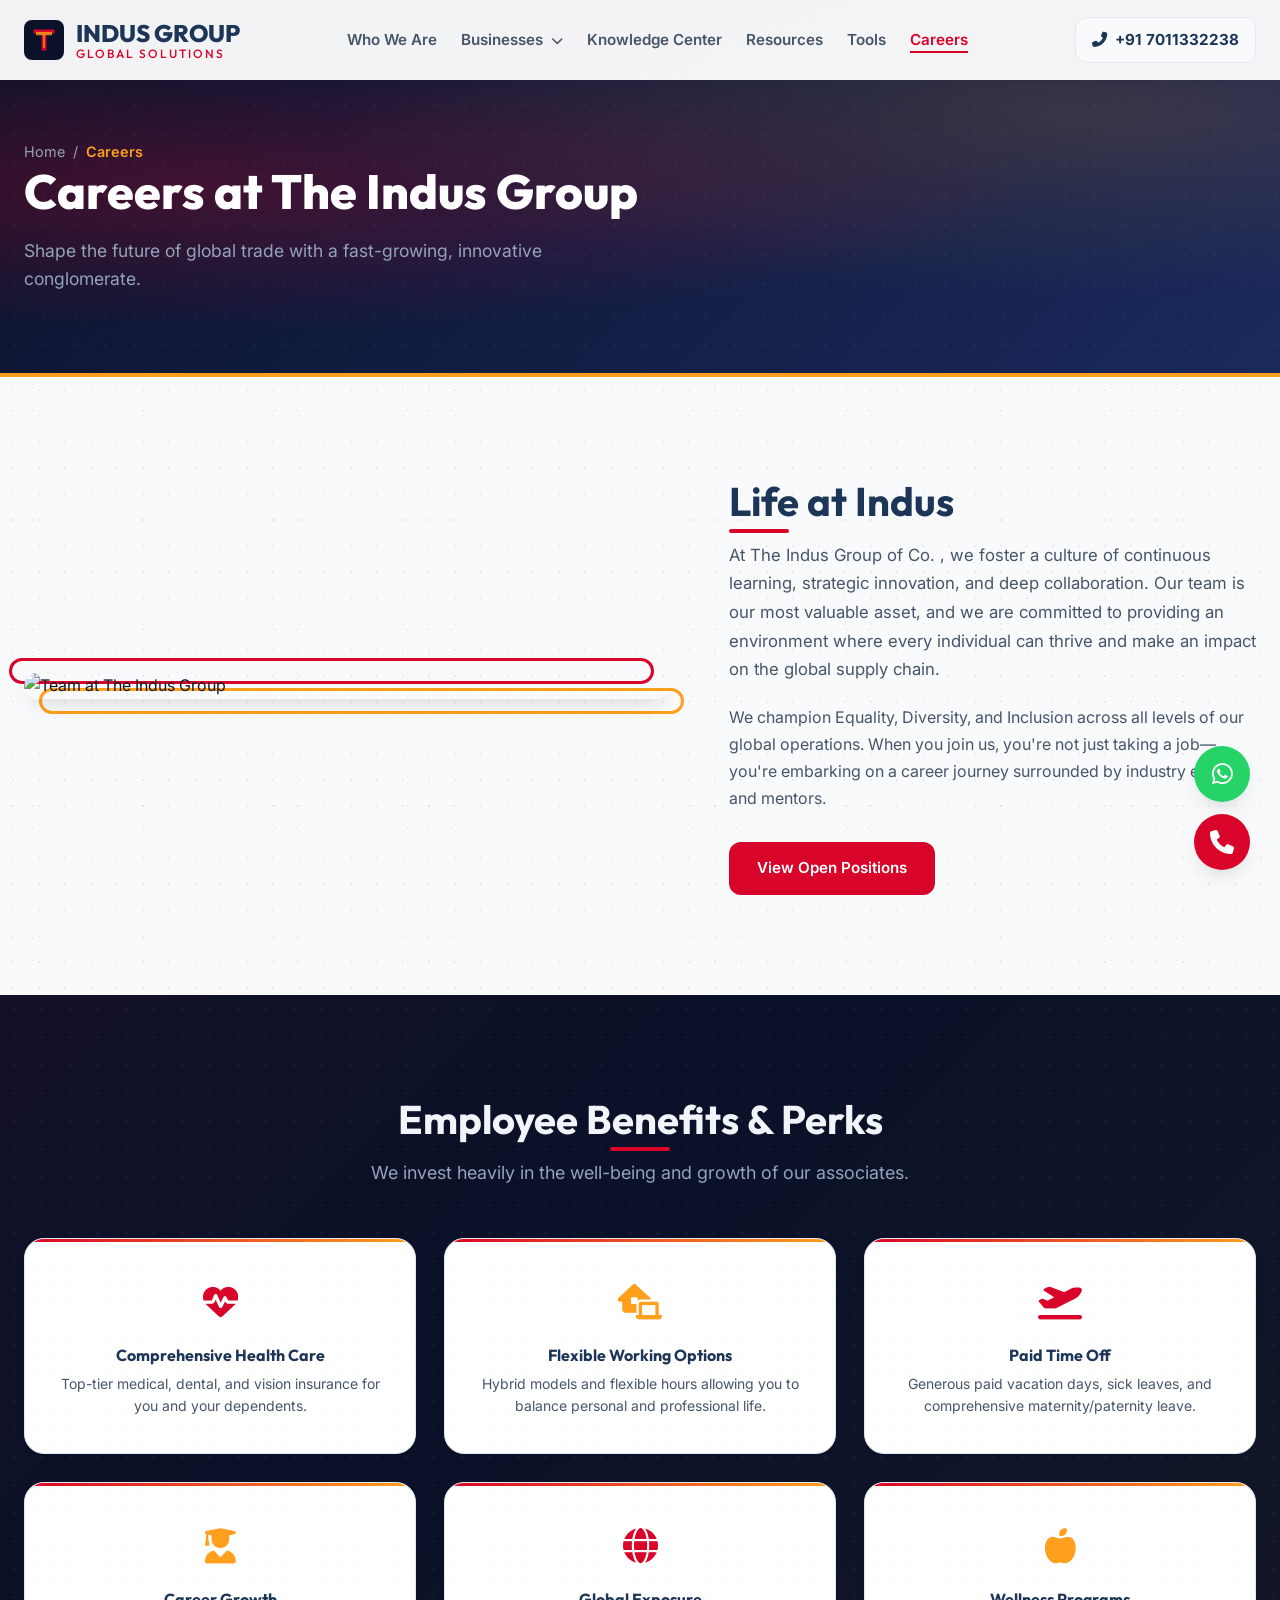
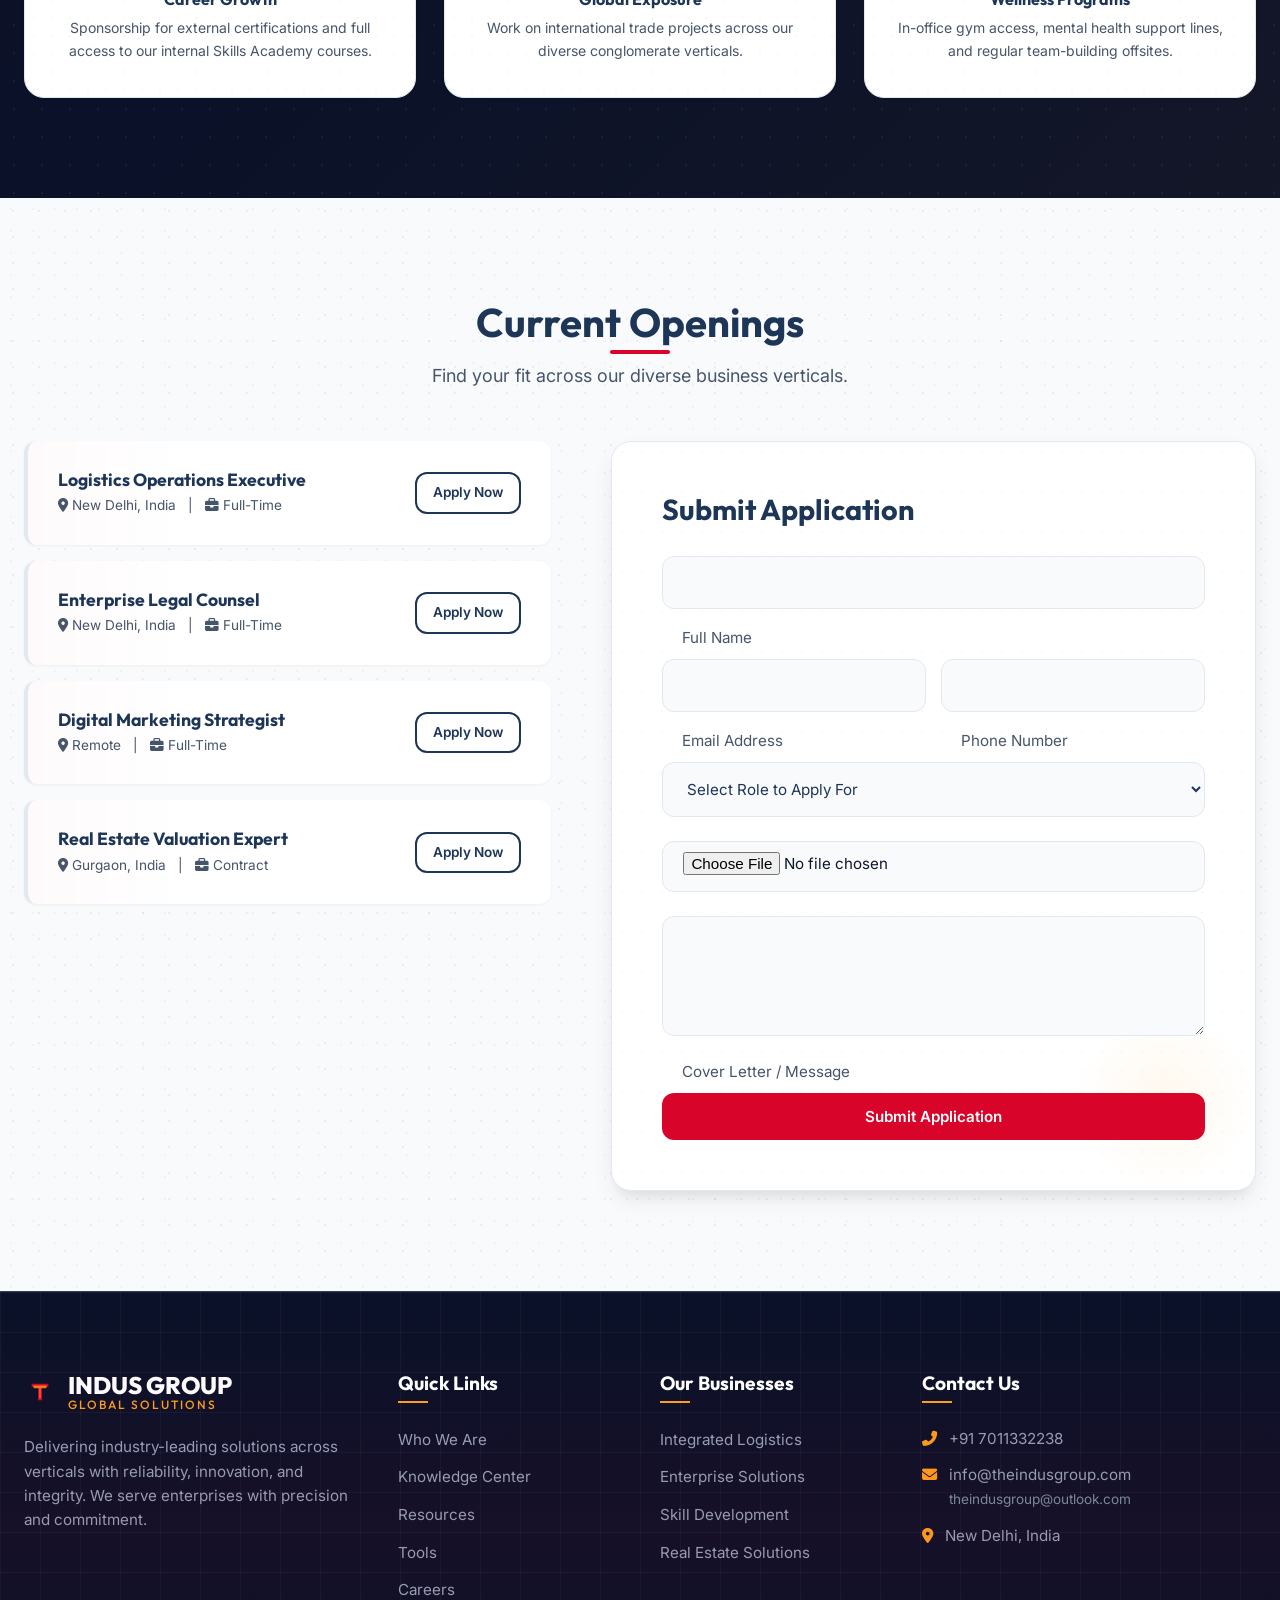
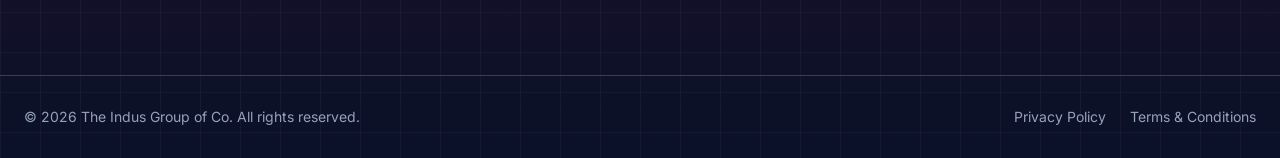
==== commit 368704f0: "changing spellings" ====
--- a/career.html
+++ b/career.html
@@ -4,7 +4,7 @@
   <meta charset="UTF-8">
   <meta name="viewport" content="width=device-width, initial-scale=1.0">
   <title>Careers - The Indus Group</title>
-  <meta name="description" content="Join The Indus Group. Explore our open positions, discover our corporate culture, and apply to be part of our global supply chain and enterprise team.">
+  <meta name="description" content="Join The Indus Group of Co. Explore our open positions, discover our corporate culture, and apply to be part of our global supply chain and enterprise team.">
   
   <!-- CSS Stylesheets -->
   <link rel="stylesheet" href="css/styles.css">
@@ -90,7 +90,7 @@
       <div class="reveal-right">
         <h2 class="section-title">Life at Indus</h2>
         <p style="margin-bottom: 20px; color: var(--text-dark-muted); font-size: 1.05rem; line-height: 1.7;">
-          At The Indus Group, we foster a culture of continuous learning, strategic innovation, and deep collaboration. Our team is our most valuable asset, and we are committed to providing an environment where every individual can thrive and make an impact on the global supply chain.
+          At The Indus Group of Co. , we foster a culture of continuous learning, strategic innovation, and deep collaboration. Our team is our most valuable asset, and we are committed to providing an environment where every individual can thrive and make an impact on the global supply chain.
         </p>
         <p style="margin-bottom: 30px; color: var(--text-dark-muted); line-height: 1.7;">
           We champion Equality, Diversity, and Inclusion across all levels of our global operations. When you join us, you're not just taking a job—you're embarking on a career journey surrounded by industry experts and mentors.
